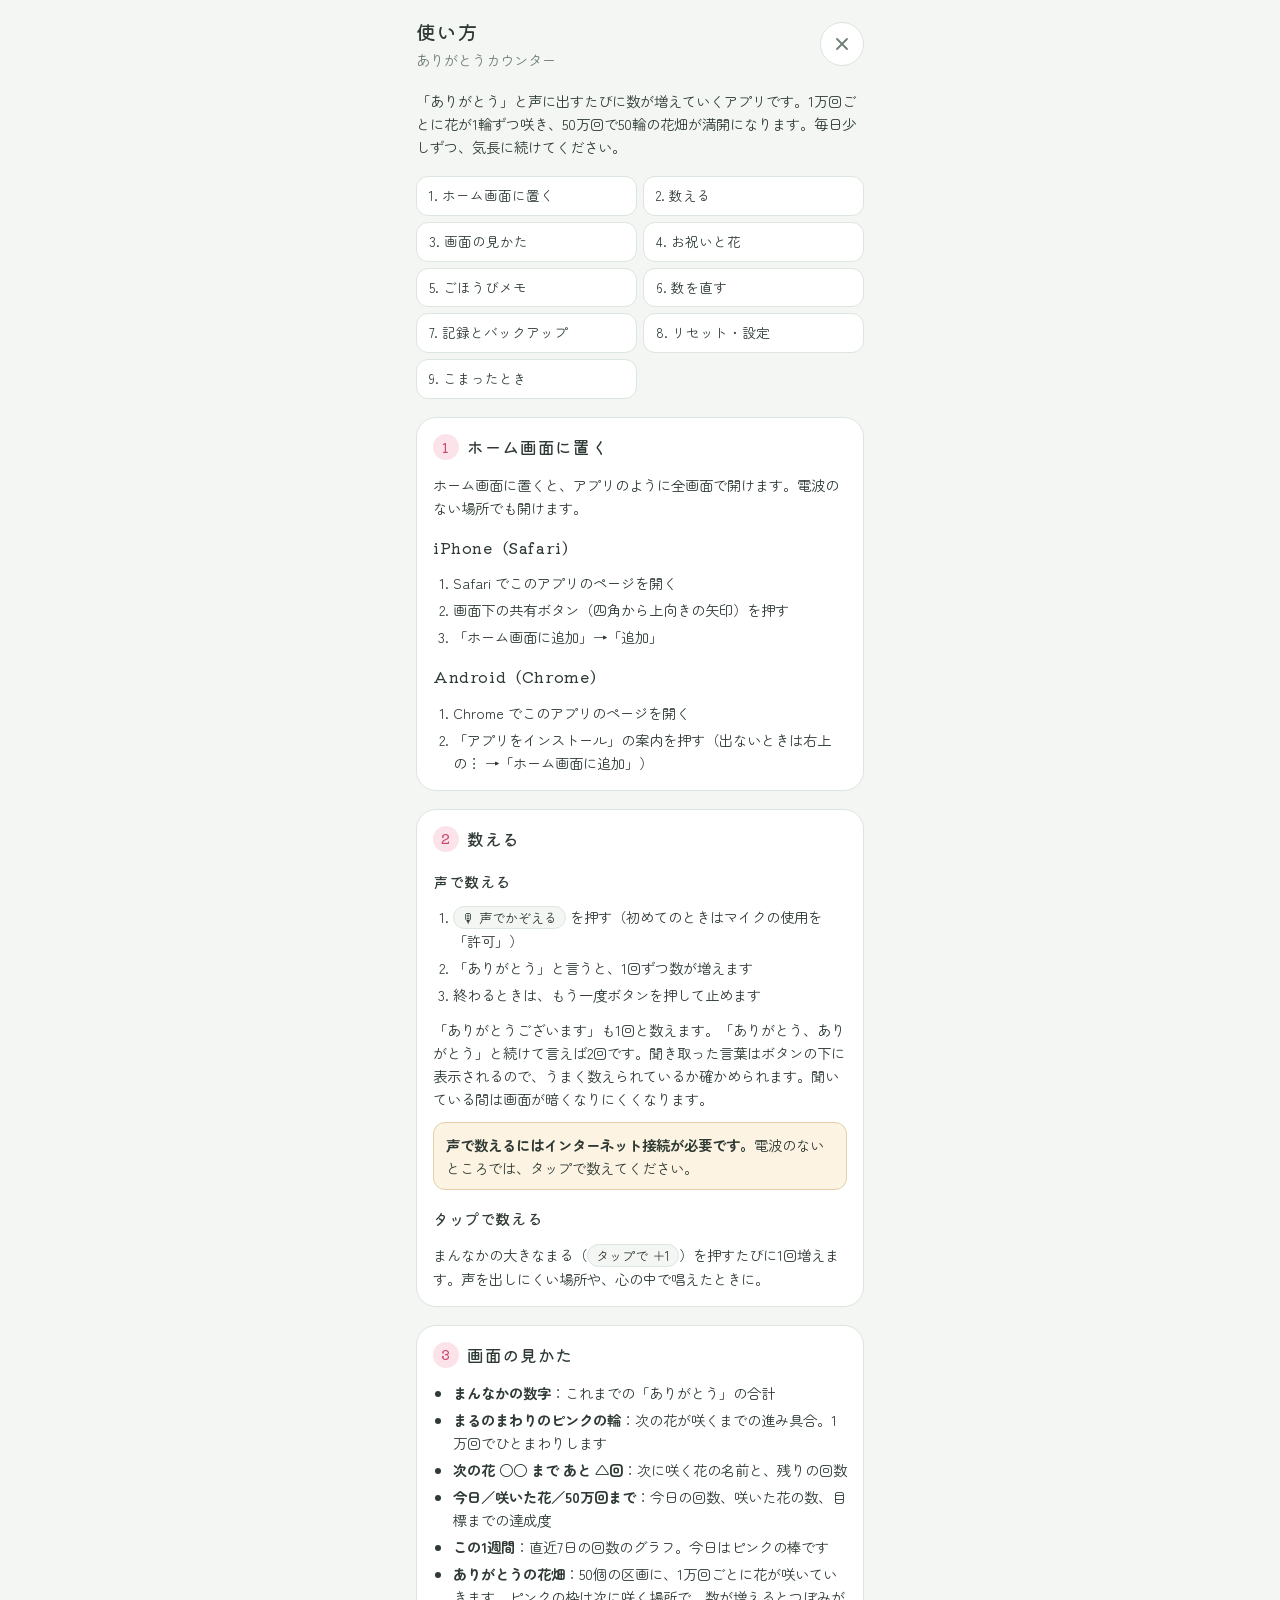
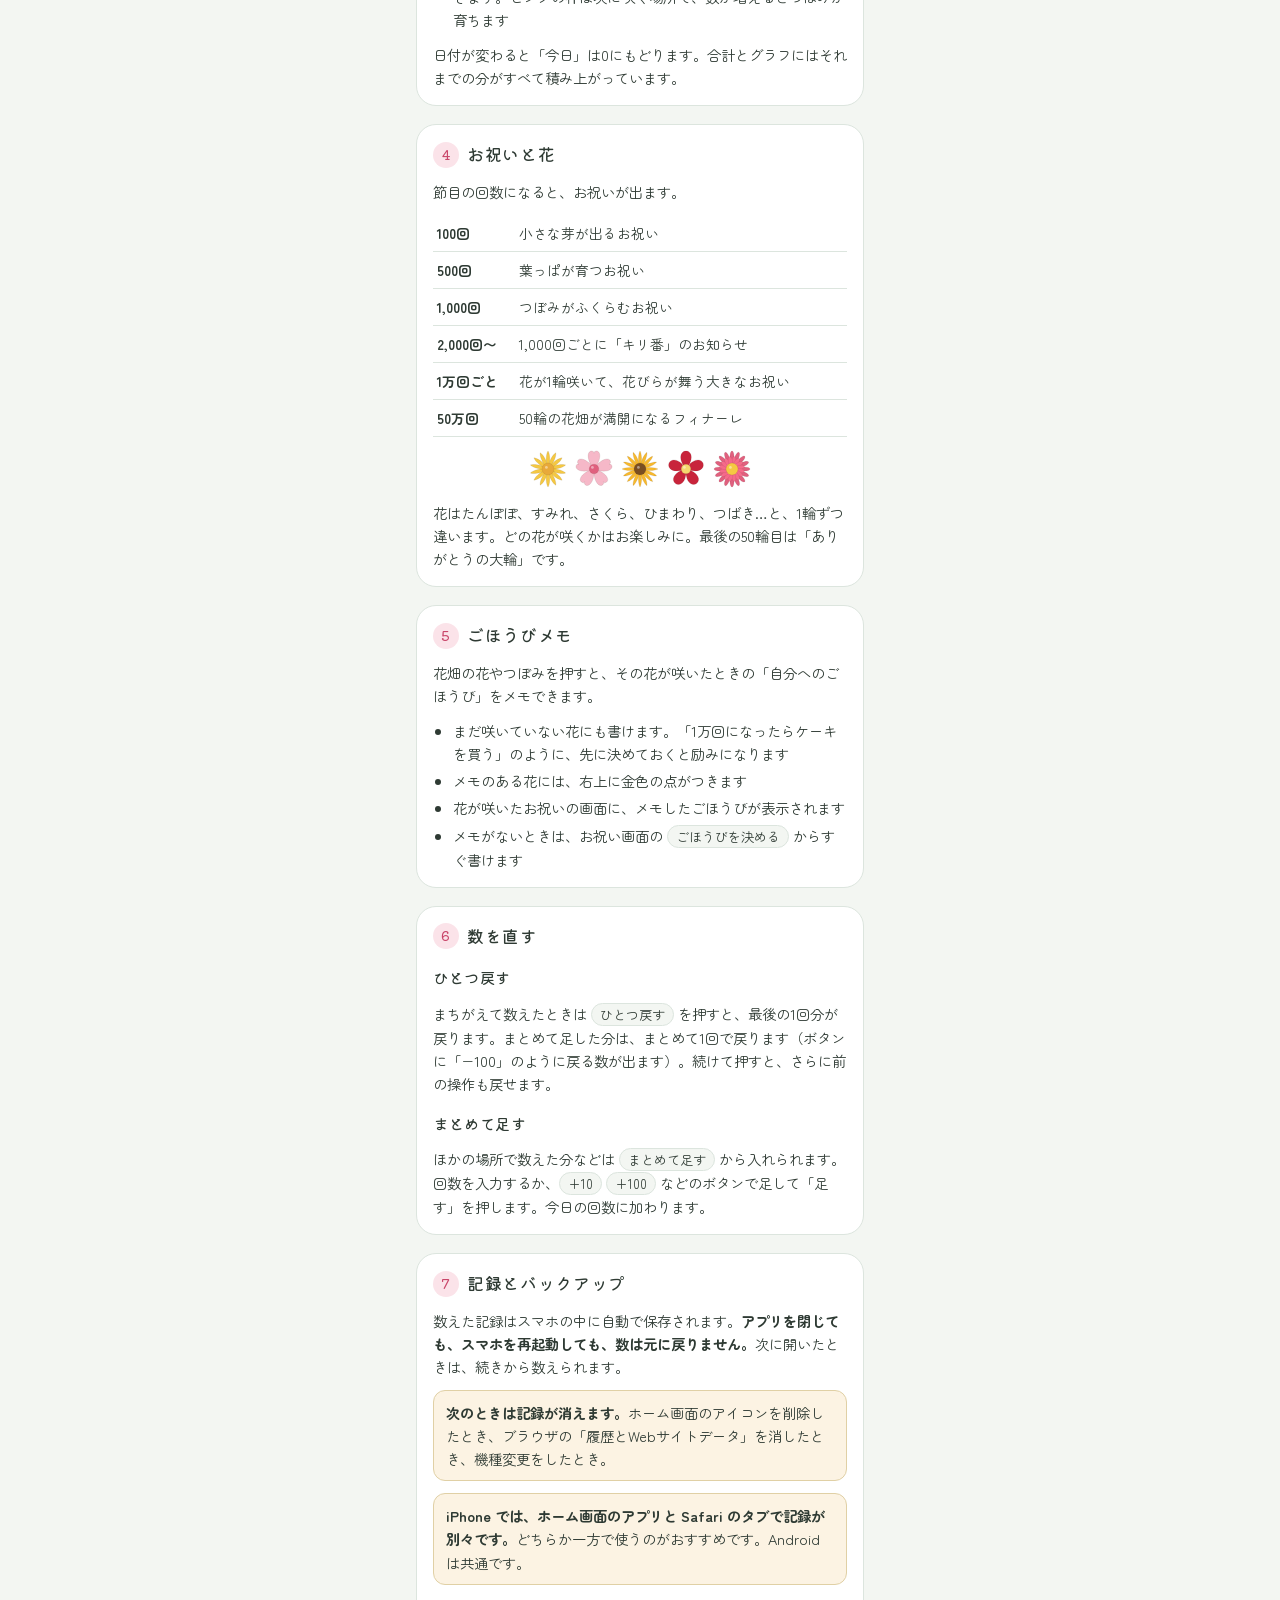
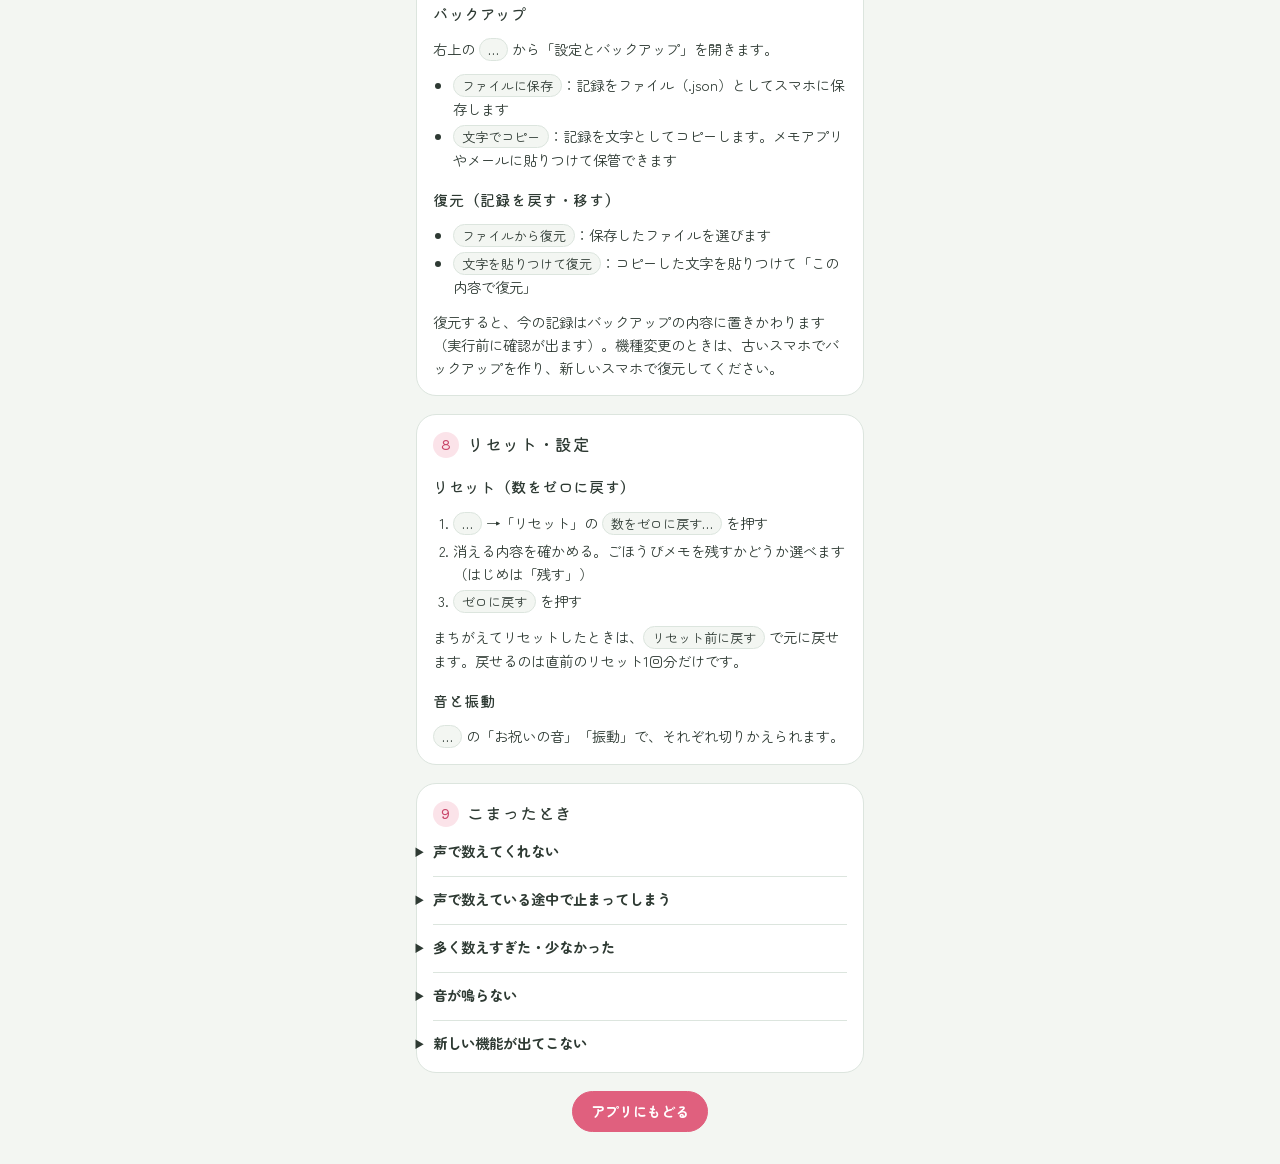
==== help.html @ 0399e5ec "使い方の説明書ページを追加 ヘッダーの「？」とフッターから開ける。オフラインでも読めるよう Service Worker のキャッシュに加え、ページごとにキャッシュを返すよう修正。  Co-Autho" ====
<!doctype html>
<html lang="ja">
<head>
<meta charset="utf-8">
<meta name="viewport" content="width=device-width, initial-scale=1, viewport-fit=cover">
<title>使い方 | ありがとうカウンター</title>
<meta name="description" content="ありがとうカウンターの使い方">
<meta name="theme-color" content="#F3F6F2" media="(prefers-color-scheme: light)">
<meta name="theme-color" content="#1C2420" media="(prefers-color-scheme: dark)">
<link rel="manifest" href="manifest.webmanifest">
<link rel="icon" href="icons/favicon-64.png" type="image/png">
<link rel="apple-touch-icon" href="icons/apple-touch-icon.png">
<link rel="preconnect" href="https://fonts.googleapis.com">
<link rel="preconnect" href="https://fonts.gstatic.com" crossorigin>
<link rel="stylesheet" href="https://fonts.googleapis.com/css2?family=Kiwi+Maru:wght@400;500&family=Zen+Maru+Gothic:wght@500;700&display=swap">
<link rel="stylesheet" href="styles.css">
<style>
  .guide { gap: 18px; }
  .guide .top a.icon-btn { text-decoration: none; color: inherit; }
  .lead { margin: 0; font-size: .95rem; }
  .guide .toc { display: grid; grid-template-columns: 1fr 1fr; gap: 6px; margin: 0; padding: 0; list-style: none; }
  .toc a {
    display: block; padding: 8px 12px; border-radius: 12px; background: var(--surface); border: 1px solid var(--line);
    color: var(--fg); text-decoration: none; font-size: .85rem;
  }
  .toc a:focus-visible { outline: 2px solid var(--accent); outline-offset: 2px; }
  .guide section.card { scroll-margin-top: 16px; }
  .guide h2 { display: flex; align-items: center; gap: 8px; font-size: 1.05rem; }
  .guide h2 .no {
    display: inline-grid; place-items: center; width: 26px; height: 26px; border-radius: 50%;
    background: var(--accent-soft); color: var(--accent-strong); font-size: .85rem; flex: none;
  }
  .guide h3 { font-size: .95rem; margin-top: 4px; }
  .guide p, .guide li { font-size: .9rem; }
  .guide p { margin: 0; }
  .guide ol, .guide ul { margin: 0; padding-left: 1.3em; display: flex; flex-direction: column; gap: 4px; }
  .note {
    margin: 0; padding: 10px 12px; border-radius: 12px; font-size: .85rem;
    background: color-mix(in srgb, var(--gold) 14%, var(--surface)); border: 1px solid color-mix(in srgb, var(--gold) 35%, var(--line));
  }
  .note b { color: var(--fg); }
  .ui {
    display: inline-block; padding: 0 8px; border-radius: 999px; border: 1px solid var(--line);
    background: var(--bg); font-size: .82rem; white-space: nowrap;
  }
  .milestones { width: 100%; border-collapse: collapse; font-size: .86rem; }
  .milestones th, .milestones td { text-align: left; padding: 7px 4px; border-bottom: 1px solid var(--line); vertical-align: top; }
  .milestones th { font-weight: 700; white-space: nowrap; font-variant-numeric: tabular-nums; }
  .flowers { display: flex; gap: 6px; justify-content: center; }
  .flowers svg { width: 40px; height: 40px; }
  details { border-top: 1px solid var(--line); padding: 10px 0 2px; }
  details:first-of-type { border-top: none; padding-top: 0; }
  summary { cursor: pointer; font-weight: 700; font-size: .9rem; list-style-position: outside; }
  details > p, details > ul { margin-top: 6px; }
  .back { display: flex; justify-content: center; }
  .back a { text-decoration: none; }
</style>
</head>
<body>
<div class="app guide">
  <header class="top">
    <div>
      <h1>使い方</h1>
      <p class="date">ありがとうカウンター</p>
    </div>
    <a class="icon-btn" href="./" aria-label="アプリにもどる">
      <svg viewBox="0 0 24 24" aria-hidden="true" style="fill:none;stroke:var(--muted);stroke-width:2.2;stroke-linecap:round;stroke-linejoin:round"><path d="M6 6l12 12M18 6L6 18"/></svg>
    </a>
  </header>

  <p class="lead">「ありがとう」と声に出すたびに数が増えていくアプリです。1万回ごとに花が1輪ずつ咲き、50万回で50輪の花畑が満開になります。毎日少しずつ、気長に続けてください。</p>

  <nav aria-label="目次">
    <ul class="toc">
      <li><a href="#install">1. ホーム画面に置く</a></li>
      <li><a href="#count">2. 数える</a></li>
      <li><a href="#screen">3. 画面の見かた</a></li>
      <li><a href="#celebrate">4. お祝いと花</a></li>
      <li><a href="#reward">5. ごほうびメモ</a></li>
      <li><a href="#fix">6. 数を直す</a></li>
      <li><a href="#save">7. 記録とバックアップ</a></li>
      <li><a href="#reset">8. リセット・設定</a></li>
      <li><a href="#faq">9. こまったとき</a></li>
    </ul>
  </nav>

  <section class="card" id="install">
    <h2><span class="no">1</span>ホーム画面に置く</h2>
    <p>ホーム画面に置くと、アプリのように全画面で開けます。電波のない場所でも開けます。</p>
    <h3>iPhone（Safari）</h3>
    <ol>
      <li>Safari でこのアプリのページを開く</li>
      <li>画面下の共有ボタン（四角から上向きの矢印）を押す</li>
      <li>「ホーム画面に追加」→「追加」</li>
    </ol>
    <h3>Android（Chrome）</h3>
    <ol>
      <li>Chrome でこのアプリのページを開く</li>
      <li>「アプリをインストール」の案内を押す（出ないときは右上の︙ →「ホーム画面に追加」）</li>
    </ol>
  </section>

  <section class="card" id="count">
    <h2><span class="no">2</span>数える</h2>
    <h3>声で数える</h3>
    <ol>
      <li><span class="ui">🎙 声でかぞえる</span> を押す（初めてのときはマイクの使用を「許可」）</li>
      <li>「ありがとう」と言うと、1回ずつ数が増えます</li>
      <li>終わるときは、もう一度ボタンを押して止めます</li>
    </ol>
    <p>「ありがとうございます」も1回と数えます。「ありがとう、ありがとう」と続けて言えば2回です。聞き取った言葉はボタンの下に表示されるので、うまく数えられているか確かめられます。聞いている間は画面が暗くなりにくくなります。</p>
    <p class="note"><b>声で数えるにはインターネット接続が必要です。</b>電波のないところでは、タップで数えてください。</p>
    <h3>タップで数える</h3>
    <p>まんなかの大きなまる（<span class="ui">タップで ＋1</span>）を押すたびに1回増えます。声を出しにくい場所や、心の中で唱えたときに。</p>
  </section>

  <section class="card" id="screen">
    <h2><span class="no">3</span>画面の見かた</h2>
    <ul>
      <li><b>まんなかの数字</b>：これまでの「ありがとう」の合計</li>
      <li><b>まるのまわりのピンクの輪</b>：次の花が咲くまでの進み具合。1万回でひとまわりします</li>
      <li><b>次の花 ○○ まで あと △回</b>：次に咲く花の名前と、残りの回数</li>
      <li><b>今日／咲いた花／50万回まで</b>：今日の回数、咲いた花の数、目標までの達成度</li>
      <li><b>この1週間</b>：直近7日の回数のグラフ。今日はピンクの棒です</li>
      <li><b>ありがとうの花畑</b>：50個の区画に、1万回ごとに花が咲いていきます。ピンクの枠は次に咲く場所で、数が増えるとつぼみが育ちます</li>
    </ul>
    <p>日付が変わると「今日」は0にもどります。合計とグラフにはそれまでの分がすべて積み上がっています。</p>
  </section>

  <section class="card" id="celebrate">
    <h2><span class="no">4</span>お祝いと花</h2>
    <p>節目の回数になると、お祝いが出ます。</p>
    <table class="milestones">
      <tbody>
        <tr><th>100回</th><td>小さな芽が出るお祝い</td></tr>
        <tr><th>500回</th><td>葉っぱが育つお祝い</td></tr>
        <tr><th>1,000回</th><td>つぼみがふくらむお祝い</td></tr>
        <tr><th>2,000回〜</th><td>1,000回ごとに「キリ番」のお知らせ</td></tr>
        <tr><th>1万回ごと</th><td>花が1輪咲いて、花びらが舞う大きなお祝い</td></tr>
        <tr><th>50万回</th><td>50輪の花畑が満開になるフィナーレ</td></tr>
      </tbody>
    </table>
    <div class="flowers" id="flowerSamples" aria-hidden="true"></div>
    <p>花はたんぽぽ、すみれ、さくら、ひまわり、つばき…と、1輪ずつ違います。どの花が咲くかはお楽しみに。最後の50輪目は「ありがとうの大輪」です。</p>
  </section>

  <section class="card" id="reward">
    <h2><span class="no">5</span>ごほうびメモ</h2>
    <p>花畑の花やつぼみを押すと、その花が咲いたときの「自分へのごほうび」をメモできます。</p>
    <ul>
      <li>まだ咲いていない花にも書けます。「1万回になったらケーキを買う」のように、先に決めておくと励みになります</li>
      <li>メモのある花には、右上に金色の点がつきます</li>
      <li>花が咲いたお祝いの画面に、メモしたごほうびが表示されます</li>
      <li>メモがないときは、お祝い画面の <span class="ui">ごほうびを決める</span> からすぐ書けます</li>
    </ul>
  </section>

  <section class="card" id="fix">
    <h2><span class="no">6</span>数を直す</h2>
    <h3>ひとつ戻す</h3>
    <p>まちがえて数えたときは <span class="ui">ひとつ戻す</span> を押すと、最後の1回分が戻ります。まとめて足した分は、まとめて1回で戻ります（ボタンに「−100」のように戻る数が出ます）。続けて押すと、さらに前の操作も戻せます。</p>
    <h3>まとめて足す</h3>
    <p>ほかの場所で数えた分などは <span class="ui">まとめて足す</span> から入れられます。回数を入力するか、<span class="ui">+10</span> <span class="ui">+100</span> などのボタンで足して「足す」を押します。今日の回数に加わります。</p>
  </section>

  <section class="card" id="save">
    <h2><span class="no">7</span>記録とバックアップ</h2>
    <p>数えた記録はスマホの中に自動で保存されます。<b>アプリを閉じても、スマホを再起動しても、数は元に戻りません。</b>次に開いたときは、続きから数えられます。</p>
    <p class="note"><b>次のときは記録が消えます。</b>ホーム画面のアイコンを削除したとき、ブラウザの「履歴とWebサイトデータ」を消したとき、機種変更をしたとき。</p>
    <p class="note"><b>iPhone では、ホーム画面のアプリと Safari のタブで記録が別々です。</b>どちらか一方で使うのがおすすめです。Android は共通です。</p>
    <h3>バックアップ</h3>
    <p>右上の <span class="ui">…</span> から「設定とバックアップ」を開きます。</p>
    <ul>
      <li><span class="ui">ファイルに保存</span>：記録をファイル（.json）としてスマホに保存します</li>
      <li><span class="ui">文字でコピー</span>：記録を文字としてコピーします。メモアプリやメールに貼りつけて保管できます</li>
    </ul>
    <h3>復元（記録を戻す・移す）</h3>
    <ul>
      <li><span class="ui">ファイルから復元</span>：保存したファイルを選びます</li>
      <li><span class="ui">文字を貼りつけて復元</span>：コピーした文字を貼りつけて「この内容で復元」</li>
    </ul>
    <p>復元すると、今の記録はバックアップの内容に置きかわります（実行前に確認が出ます）。機種変更のときは、古いスマホでバックアップを作り、新しいスマホで復元してください。</p>
  </section>

  <section class="card" id="reset">
    <h2><span class="no">8</span>リセット・設定</h2>
    <h3>リセット（数をゼロに戻す）</h3>
    <ol>
      <li><span class="ui">…</span> →「リセット」の <span class="ui">数をゼロに戻す…</span> を押す</li>
      <li>消える内容を確かめる。ごほうびメモを残すかどうか選べます（はじめは「残す」）</li>
      <li><span class="ui">ゼロに戻す</span> を押す</li>
    </ol>
    <p>まちがえてリセットしたときは、<span class="ui">リセット前に戻す</span> で元に戻せます。戻せるのは直前のリセット1回分だけです。</p>
    <h3>音と振動</h3>
    <p><span class="ui">…</span> の「お祝いの音」「振動」で、それぞれ切りかえられます。</p>
  </section>

  <section class="card" id="faq">
    <h2><span class="no">9</span>こまったとき</h2>
    <details>
      <summary>声で数えてくれない</summary>
      <ul>
        <li>インターネットにつながっているか確かめてください</li>
        <li>マイクが「許可」になっているか確かめてください（iPhone：設定 → Safari → マイク／Android：Chrome のサイト設定 → マイク）</li>
        <li>iPhone でホーム画面から開いたときに声で数えられない場合は、Safari のタブで開いて使ってください（記録は別々になります）</li>
        <li>まわりが騒がしいと聞き取れないことがあります。ボタンの下に聞き取った言葉が出るので、確かめながら話してみてください</li>
      </ul>
    </details>
    <details>
      <summary>声で数えている途中で止まってしまう</summary>
      <p>聞き取りが何度も続けて失敗すると、自動で止まります。もう一度 <span class="ui">声でかぞえる</span> を押してください。</p>
    </details>
    <details>
      <summary>多く数えすぎた・少なかった</summary>
      <p>多いときは <span class="ui">ひとつ戻す</span>、少ないときは <span class="ui">まとめて足す</span> で直せます。</p>
    </details>
    <details>
      <summary>音が鳴らない</summary>
      <p>スマホのマナーモードや音量を確かめてください。iPhone では、一度タップしてからでないと音が鳴らないことがあります。</p>
    </details>
    <details>
      <summary>新しい機能が出てこない</summary>
      <p>アプリを一度開くと、裏で新しい版が読み込まれます。いったん閉じて、もう一度開いてください。</p>
    </details>
  </section>

  <div class="back"><a class="pill primary" href="./">アプリにもどる</a></div>
</div>
<script type="module">
  import { flowerSVG } from './js/flowers.js';
  document.getElementById('flowerSamples').innerHTML = [0, 4, 13, 26, 49].map((i) => flowerSVG(i)).join('');
</script>
</body>
</html>
---- styles.css ----
:root {
  --bg: #F3F6F2; --surface: #FFFFFF; --fg: #2E3A33; --muted: #6F7E75;
  --accent: #E0607E; --accent-strong: #C9466A; --accent-soft: #FBE3E9;
  --leaf: #5E9C76; --line: #DCE5DE; --soil: #E8EDE6; --gold: #E8A93A; --danger: #C0392B;
  --shadow: 0 1px 2px rgba(46, 58, 51, .06), 0 8px 24px rgba(46, 58, 51, .07);
  --display: "Kiwi Maru", "Zen Maru Gothic", "Hiragino Maru Gothic ProN", sans-serif;
  --body: "Zen Maru Gothic", "Hiragino Maru Gothic ProN", "Hiragino Sans", "Noto Sans JP", sans-serif;
  color-scheme: light;
}
@media (prefers-color-scheme: dark) {
  :root:not([data-theme="light"]) {
    --bg: #1C2420; --surface: #26302A; --fg: #EAF1EC; --muted: #9DB0A4;
    --accent: #F28AA3; --accent-strong: #F6A3B7; --accent-soft: #4A2A33;
    --leaf: #86C39D; --line: #34413A; --soil: #2E3933; --gold: #F2C063; --danger: #F07A6A;
    --shadow: 0 1px 2px rgba(0, 0, 0, .2), 0 8px 24px rgba(0, 0, 0, .25);
    color-scheme: dark;
  }
}

* { box-sizing: border-box; }
[hidden] { display: none !important; }
html { -webkit-text-size-adjust: 100%; }
body {
  margin: 0; background: var(--bg); color: var(--fg);
  font-family: var(--body); font-size: 15px; line-height: 1.6;
  -webkit-tap-highlight-color: transparent;
}
button { font: inherit; color: inherit; touch-action: manipulation; }
h1, h2, h3, h4 { font-family: var(--display); font-weight: 500; letter-spacing: .04em; margin: 0; }

.app {
  max-width: 480px; margin: 0 auto;
  display: flex; flex-direction: column; gap: 20px;
  padding: max(16px, env(safe-area-inset-top)) max(16px, env(safe-area-inset-right)) max(32px, env(safe-area-inset-bottom)) max(16px, env(safe-area-inset-left));
}

/* ヘッダー */
.top { display: flex; justify-content: space-between; align-items: center; gap: 12px; }
.top h1 { font-size: 1.25rem; }
.date { margin: 0; color: var(--muted); font-size: .82rem; }
.icon-btn {
  width: 44px; height: 44px; border-radius: 50%; border: 1px solid var(--line);
  background: var(--surface); display: grid; place-items: center; cursor: pointer;
}
.icon-btn svg { width: 20px; height: 20px; fill: var(--muted); }
.icon-btn svg.stroke { fill: none; stroke: var(--muted); stroke-width: 2.2; stroke-linecap: round; }
.top-actions { display: flex; gap: 8px; }

/* 合計とタップ */
.hero { display: flex; flex-direction: column; align-items: center; gap: 14px; }
.counter {
  position: relative; width: min(280px, 78vw); aspect-ratio: 1; border: none; padding: 0;
  background: none; border-radius: 50%; cursor: pointer; user-select: none; -webkit-user-select: none;
  display: grid; place-items: center; transition: transform .12s ease;
}
.counter:active { transform: scale(.965); }
.counter:focus-visible { outline: 3px solid var(--accent); outline-offset: 4px; }
.ring { position: absolute; inset: 0; width: 100%; height: 100%; transform: rotate(-90deg); overflow: visible; }
.ring .face { fill: var(--surface); stroke: var(--line); stroke-width: 1.5; filter: drop-shadow(0 4px 10px rgba(46, 58, 51, .08)); }
.ring .prog { fill: none; stroke: var(--accent); stroke-width: 4.5; stroke-linecap: round; transition: stroke-dashoffset .5s ease; }
.inner { position: relative; display: flex; flex-direction: column; align-items: center; gap: 2px; }
.label { font-size: .78rem; color: var(--muted); letter-spacing: .08em; }
.num {
  font-family: var(--display); font-size: clamp(2.6rem, 13vw, 3.4rem); line-height: 1.15;
  color: var(--accent); font-variant-numeric: tabular-nums;
}
.num.pop { animation: pop .4s ease; }
@keyframes pop { 35% { transform: scale(1.12); } }
.tap-hint {
  margin-top: 4px; font-size: .78rem; color: var(--accent-strong);
  background: var(--accent-soft); border-radius: 999px; padding: 2px 12px;
}
.float-up {
  position: absolute; top: 28%; transform: translateX(-50%); pointer-events: none;
  font-family: var(--display); color: var(--accent); font-size: 1.05rem; white-space: nowrap;
  animation: floatUp 1.1s ease-out forwards;
}
@keyframes floatUp { from { opacity: 1; translate: 0 0; } to { opacity: 0; translate: 0 -80px; } }

.next { margin: 0; text-align: center; font-size: .92rem; text-wrap: balance; }
.next b { font-family: var(--display); font-weight: 500; font-size: 1.15rem; font-variant-numeric: tabular-nums; }
.flower-name { font-family: var(--display); color: var(--leaf); }

.stats { width: 100%; margin: 0; display: grid; grid-template-columns: repeat(3, 1fr); gap: 8px; }
.stats div {
  background: var(--surface); border: 1px solid var(--line); border-radius: 14px;
  padding: 8px 6px; text-align: center;
}
.stats dt { font-size: .72rem; color: var(--muted); }
.stats dd { margin: 0; font-family: var(--display); font-size: 1.2rem; font-variant-numeric: tabular-nums; }
.stats small { font-size: .75rem; color: var(--muted); }
.track { width: 100%; height: 6px; border-radius: 99px; background: var(--soil); overflow: hidden; margin-top: -4px; }
.fill { height: 100%; min-width: 3px; border-radius: 99px; background: linear-gradient(90deg, var(--leaf), var(--accent)); transition: width .5s ease; }

/* 声 */
.voice { display: flex; flex-direction: column; align-items: center; gap: 10px; }
.mic {
  display: inline-flex; align-items: center; gap: 10px; min-height: 52px;
  border: none; border-radius: 999px; padding: 12px 28px; cursor: pointer;
  background: var(--leaf); color: #fff; font-weight: 700; font-size: 1rem;
  box-shadow: var(--shadow);
}
.mic svg { width: 22px; height: 22px; fill: currentColor; }
.mic.on { background: var(--accent); animation: breathe 1.8s ease-in-out infinite; }
.mic:disabled { opacity: .5; cursor: default; }
.mic:focus-visible { outline: 3px solid var(--accent); outline-offset: 3px; }
@keyframes breathe { 50% { box-shadow: 0 0 0 10px color-mix(in srgb, var(--accent) 18%, transparent); } }
.heard {
  margin: 0; min-height: 1.6em; max-width: 100%; text-align: center;
  font-size: .85rem; color: var(--muted); overflow-wrap: anywhere;
}
.heard.interim { opacity: .6; }

.actions { display: flex; gap: 8px; flex-wrap: wrap; justify-content: center; }
.pill {
  min-height: 40px; border: 1px solid var(--line); background: var(--surface);
  border-radius: 999px; padding: 8px 18px; cursor: pointer; font-size: .88rem;
  display: inline-flex; align-items: center; justify-content: center; gap: 6px;
}
.pill:disabled { opacity: .45; cursor: default; }
.pill.primary { background: var(--accent); border-color: var(--accent); color: #fff; font-weight: 700; }
.pill:focus-visible, .chip:focus-visible, .plot:focus-visible, .link:focus-visible { outline: 2px solid var(--accent); outline-offset: 2px; }

/* カード */
.card {
  background: var(--surface); border: 1px solid var(--line); border-radius: 20px;
  padding: 16px; display: flex; flex-direction: column; gap: 12px;
}
.card-head { display: flex; justify-content: space-between; align-items: baseline; gap: 8px; flex-wrap: wrap; }
.card-head h2 { font-size: 1rem; }
.sub { font-size: .78rem; color: var(--muted); }
.hint { margin: 0; font-size: .76rem; color: var(--muted); text-align: center; }

/* 週グラフ */
.week svg { display: block; width: 100%; height: auto; }
.week .axis { stroke: var(--line); }
.week .bar { fill: var(--leaf); opacity: .85; }
.week .bar.today { fill: var(--accent); opacity: 1; }
.week text { font-family: var(--body); font-size: 11px; fill: var(--muted); }
.week .val { fill: var(--fg); font-variant-numeric: tabular-nums; }
.week .val.zero { fill: var(--line); }
.week .day.today { fill: var(--accent-strong); font-weight: 700; }

/* 花畑 */
.garden { display: grid; grid-template-columns: repeat(10, 1fr); gap: 4px; }
.plot {
  position: relative; aspect-ratio: 1; padding: 0; border: none; border-radius: 8px;
  background: var(--soil); cursor: pointer; display: grid; place-items: center;
}
.plot svg { width: 92%; height: 92%; }
.plot.seed::before { content: ""; width: 16%; height: 16%; border-radius: 50%; background: var(--muted); opacity: .3; }
.plot.next { background: var(--accent-soft); box-shadow: inset 0 0 0 1.5px var(--accent); }
.plot.bloom { background: transparent; }
.plot.bloom svg { animation: bloomIn .6s cubic-bezier(.3, 1.5, .5, 1) both; }
.plot.memo::after {
  content: ""; position: absolute; top: 2px; right: 2px; width: 6px; height: 6px;
  border-radius: 50%; background: var(--gold); box-shadow: 0 0 0 1.5px var(--surface);
}
@keyframes bloomIn { from { transform: scale(.2) rotate(-40deg); opacity: 0; } }

.foot { display: flex; justify-content: center; gap: 12px; }
.link { background: none; border: none; color: var(--muted); text-decoration: underline; text-underline-offset: 3px; font-size: .85rem; cursor: pointer; padding: 8px; }

/* ダイアログ */
.sheet {
  width: min(420px, calc(100vw - 32px)); max-height: calc(100dvh - 32px);
  border: none; border-radius: 22px; padding: 22px 20px; background: var(--surface); color: var(--fg);
  box-shadow: 0 20px 60px rgba(0, 0, 0, .25);
}
.sheet::backdrop { background: rgba(20, 30, 25, .45); }
.sheet form { display: flex; flex-direction: column; gap: 12px; }
.sheet h3 { font-size: 1.1rem; }
.sheet h4 { font-size: .92rem; margin-top: 6px; }
.muted { margin: 0; color: var(--muted); font-size: .84rem; }
.small { font-size: .78rem; }
.field { display: flex; flex-direction: column; gap: 4px; font-size: .82rem; color: var(--muted); }
.field input, .field textarea, #pasteInput {
  font: inherit; font-size: 1rem; color: var(--fg); background: var(--bg);
  border: 1px solid var(--line); border-radius: 12px; padding: 10px 12px; width: 100%;
}
.field textarea, #pasteInput { resize: vertical; }
.mono { font-family: ui-monospace, Menlo, monospace !important; font-size: .75rem !important; }
.chips { display: flex; gap: 6px; flex-wrap: wrap; }
.chip { border: 1px solid var(--line); background: var(--bg); border-radius: 999px; padding: 6px 14px; cursor: pointer; font-size: .85rem; }
.dialog-actions { display: flex; justify-content: flex-end; gap: 8px; flex-wrap: wrap; margin-top: 4px; }
.dialog-actions.center { justify-content: center; }
.stack { display: flex; gap: 8px; flex-wrap: wrap; }
#pasteBox { display: flex; flex-direction: column; gap: 8px; align-items: flex-start; }
.file-pill { position: relative; overflow: hidden; }
.file-pill input { position: absolute; inset: 0; opacity: 0; cursor: pointer; }
.toggles { display: flex; flex-direction: column; gap: 6px; }
.toggle { display: flex; align-items: center; gap: 10px; font-size: .92rem; cursor: pointer; }
.toggle input { width: 20px; height: 20px; accent-color: var(--accent); }
.pill.danger-outline { color: var(--danger); border-color: color-mix(in srgb, var(--danger) 45%, var(--line)); }
.pill.danger { background: var(--danger); border-color: var(--danger); color: #fff; font-weight: 700; }
.danger-box {
  display: flex; flex-direction: column; gap: 10px; padding: 12px 14px; border-radius: 14px;
  background: color-mix(in srgb, var(--danger) 9%, var(--surface)); border: 1px solid color-mix(in srgb, var(--danger) 30%, var(--line));
}
.danger-text { margin: 0; font-size: .86rem; }
.reward-art { display: grid; place-items: center; }
.reward-art svg { width: 84px; height: 84px; }

/* お祝い */
.celebrate {
  position: fixed; inset: 0; z-index: 50; display: grid; place-items: center;
  padding: 16px; background: rgba(20, 30, 25, .55); opacity: 0; transition: opacity .3s ease;
}
.celebrate.show { opacity: 1; }
.celebrate canvas { position: absolute; inset: 0; width: 100%; height: 100%; pointer-events: none; }
.celebrate-card {
  position: relative; width: min(360px, 100%); background: var(--surface); border-radius: 26px;
  padding: 26px 22px 20px; text-align: center; display: flex; flex-direction: column; align-items: center; gap: 6px;
  box-shadow: 0 24px 70px rgba(0, 0, 0, .3); animation: rise .55s cubic-bezier(.2, 1.3, .4, 1) both;
}
.celebrate[data-level="grand"] .celebrate-card { background: linear-gradient(180deg, var(--accent-soft), var(--surface) 55%); }
@keyframes rise { from { transform: translateY(40px) scale(.85); opacity: 0; } }
.celebrate-art svg { width: 110px; height: 110px; }
.celebrate[data-level="small"] .celebrate-art svg { width: 84px; height: 84px; }
.celebrate[data-level="grand"] .celebrate-art svg { width: 150px; height: 150px; }
.spin { animation: spin 14s linear infinite; }
@keyframes spin { to { transform: rotate(360deg); } }
.kicker { margin: 4px 0 0; font-size: .8rem; color: var(--muted); letter-spacing: .1em; }
.celebrate-title { margin: 0; font-family: var(--display); font-size: 1.45rem; color: var(--accent); line-height: 1.35; text-wrap: balance; }
.celebrate-msg { margin: 0; font-size: .92rem; text-wrap: pretty; }
.celebrate-reward {
  margin: 6px 0 0; width: 100%; background: var(--accent-soft); border-radius: 12px;
  padding: 8px 12px; font-size: .9rem; overflow-wrap: anywhere;
}

/* トースト */
.toast {
  position: fixed; left: 50%; bottom: max(24px, env(safe-area-inset-bottom)); z-index: 60;
  translate: -50% 20px; opacity: 0; pointer-events: none; transition: opacity .25s, translate .25s;
  background: var(--fg); color: var(--bg); border-radius: 999px; padding: 10px 20px; font-size: .88rem;
  width: max-content; max-width: calc(100vw - 32px); text-align: center;
}
.toast.show { opacity: 1; translate: -50% 0; }

@media (prefers-reduced-motion: reduce) {
  *, *::before, *::after { animation: none !important; transition: none !important; }
}
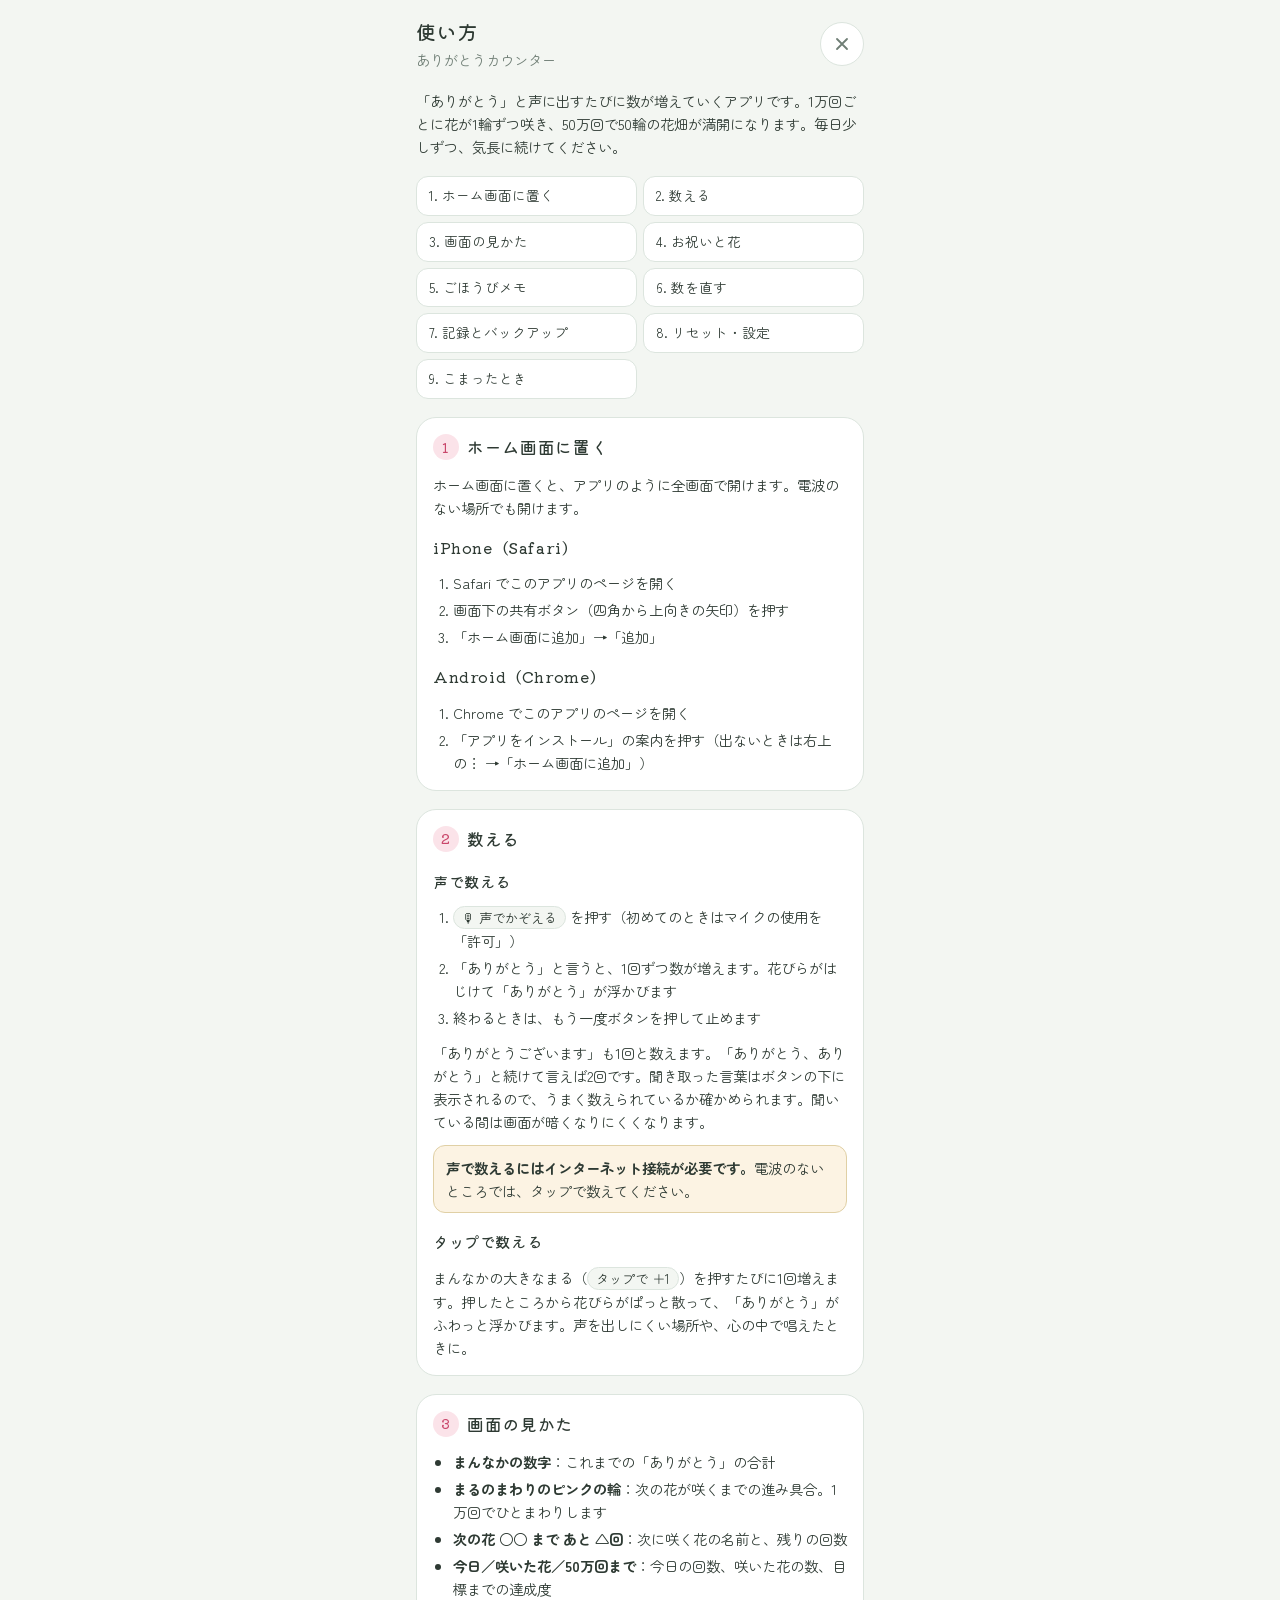
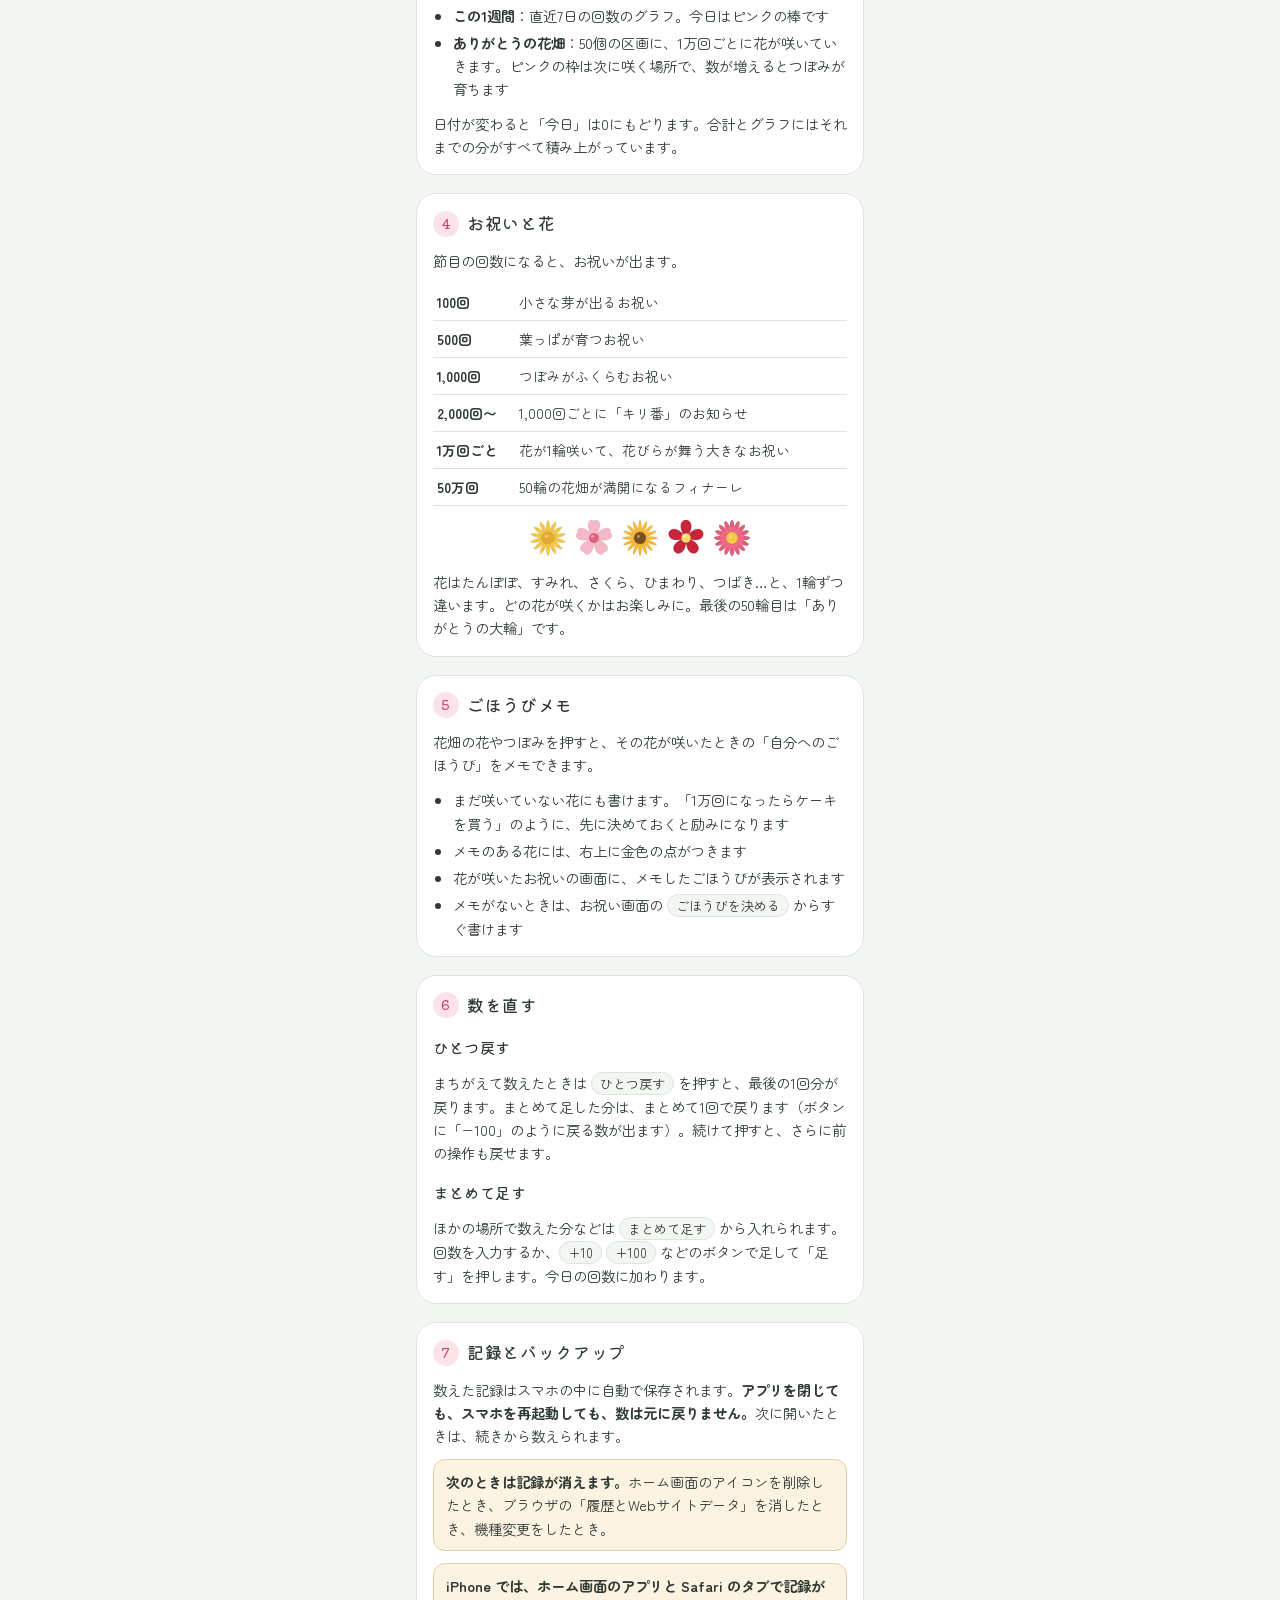
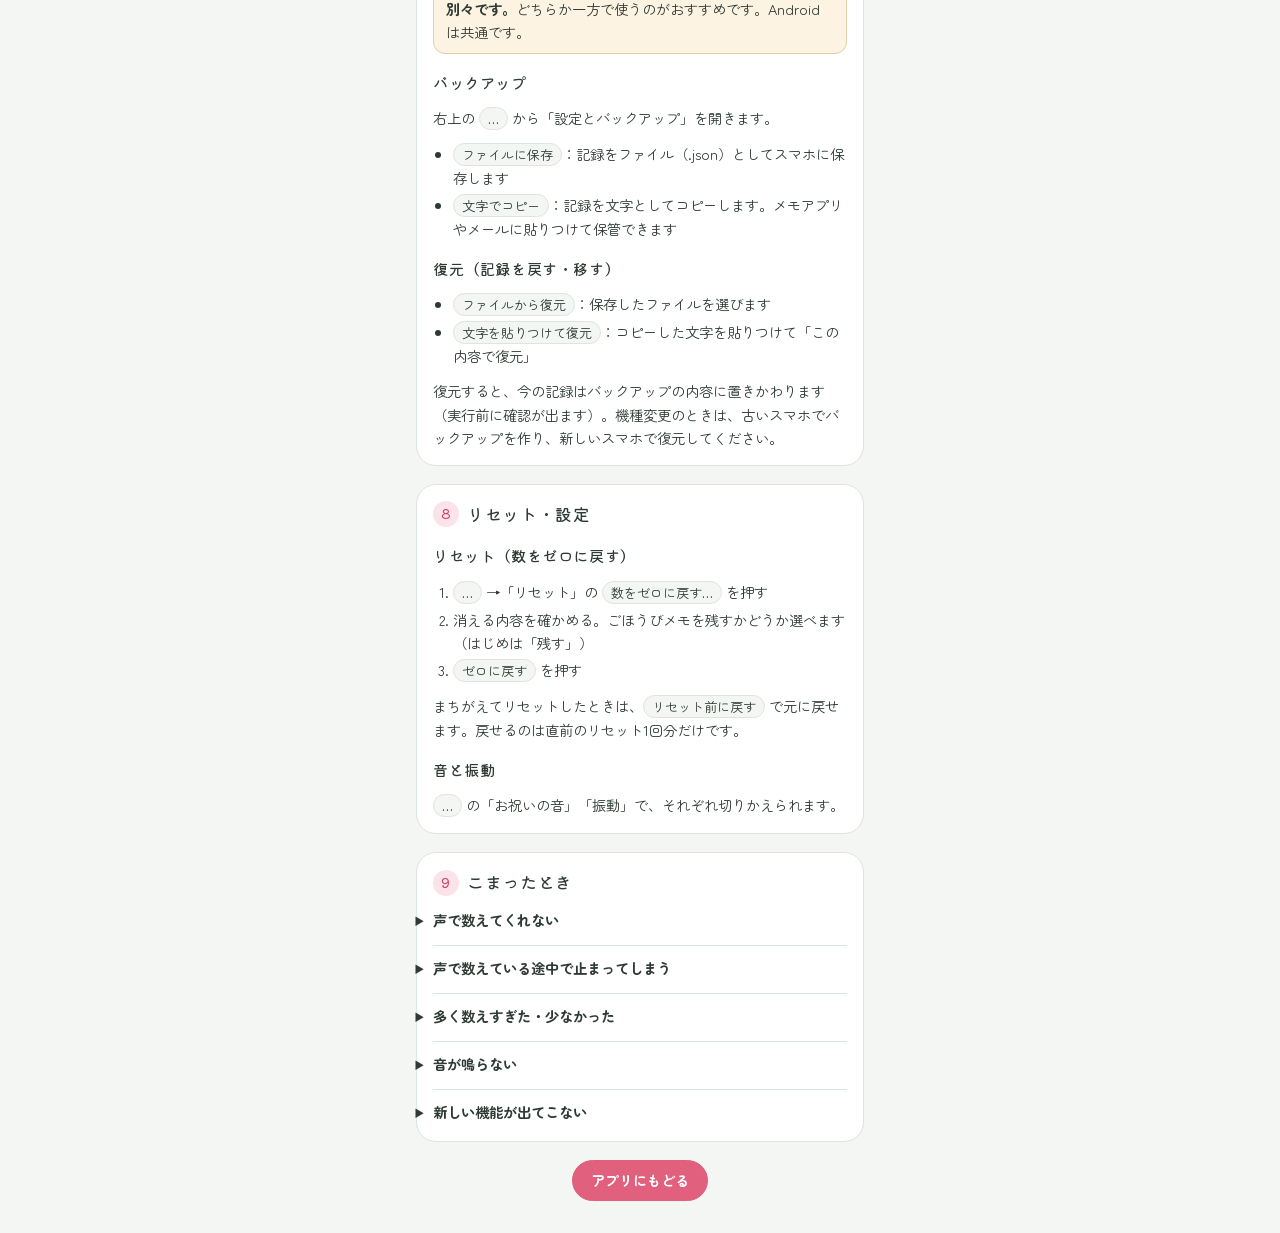
==== commit 9d054c0b: "タップ時に花びらがはじけて「ありがとう」が浮かぶ演出に変更 Co-Authored-By: Claude Opus 5.5 <noreply@anthropic.com>" ====
--- a/help.html
+++ b/help.html
@@ -105,13 +105,13 @@
     <h3>声で数える</h3>
     <ol>
       <li><span class="ui">🎙 声でかぞえる</span> を押す（初めてのときはマイクの使用を「許可」）</li>
-      <li>「ありがとう」と言うと、1回ずつ数が増えます</li>
+      <li>「ありがとう」と言うと、1回ずつ数が増えます。花びらがはじけて「ありがとう」が浮かびます</li>
       <li>終わるときは、もう一度ボタンを押して止めます</li>
     </ol>
     <p>「ありがとうございます」も1回と数えます。「ありがとう、ありがとう」と続けて言えば2回です。聞き取った言葉はボタンの下に表示されるので、うまく数えられているか確かめられます。聞いている間は画面が暗くなりにくくなります。</p>
     <p class="note"><b>声で数えるにはインターネット接続が必要です。</b>電波のないところでは、タップで数えてください。</p>
     <h3>タップで数える</h3>
-    <p>まんなかの大きなまる（<span class="ui">タップで ＋1</span>）を押すたびに1回増えます。声を出しにくい場所や、心の中で唱えたときに。</p>
+    <p>まんなかの大きなまる（<span class="ui">タップで ＋1</span>）を押すたびに1回増えます。押したところから花びらがぱっと散って、「ありがとう」がふわっと浮かびます。声を出しにくい場所や、心の中で唱えたときに。</p>
   </section>
 
   <section class="card" id="screen">
--- a/styles.css
+++ b/styles.css
@@ -36,15 +36,20 @@
 
 /* ヘッダー */
 .top { display: flex; justify-content: space-between; align-items: center; gap: 12px; }
-.top h1 { font-size: 1.25rem; }
+.top h1 { font-size: clamp(1rem, 4.6vw, 1.25rem); white-space: nowrap; }
 .date { margin: 0; color: var(--muted); font-size: .82rem; }
 .icon-btn {
   width: 44px; height: 44px; border-radius: 50%; border: 1px solid var(--line);
   background: var(--surface); display: grid; place-items: center; cursor: pointer;
 }
 .icon-btn svg { width: 20px; height: 20px; fill: var(--muted); }
-.icon-btn svg.stroke { fill: none; stroke: var(--muted); stroke-width: 2.2; stroke-linecap: round; }
-.top-actions { display: flex; gap: 8px; }
+.top-actions { display: flex; gap: 8px; flex: none; }
+.help-btn {
+  height: 44px; padding: 0 14px; border-radius: 999px; border: 1px solid var(--line);
+  background: var(--surface); color: var(--fg); text-decoration: none; font-size: .85rem; font-weight: 700;
+  display: inline-flex; align-items: center; white-space: nowrap;
+}
+.help-btn:focus-visible, .icon-btn:focus-visible { outline: 2px solid var(--accent); outline-offset: 2px; }
 
 /* 合計とタップ */
 .hero { display: flex; flex-direction: column; align-items: center; gap: 14px; }
@@ -71,9 +76,13 @@
   background: var(--accent-soft); border-radius: 999px; padding: 2px 12px;
 }
 .float-up {
-  position: absolute; top: 28%; transform: translateX(-50%); pointer-events: none;
+  position: absolute; top: 16%; transform: translateX(-50%); pointer-events: none;
   font-family: var(--display); color: var(--accent); font-size: 1.05rem; white-space: nowrap;
   animation: floatUp 1.1s ease-out forwards;
+}
+.burst-petal {
+  position: absolute; width: 10px; height: 16px; margin: -8px 0 0 -5px; border-radius: 50%;
+  pointer-events: none; transition: transform .7s cubic-bezier(.2, .8, .3, 1), opacity .45s ease-in .3s;
 }
 @keyframes floatUp { from { opacity: 1; translate: 0 0; } to { opacity: 0; translate: 0 -80px; } }
 
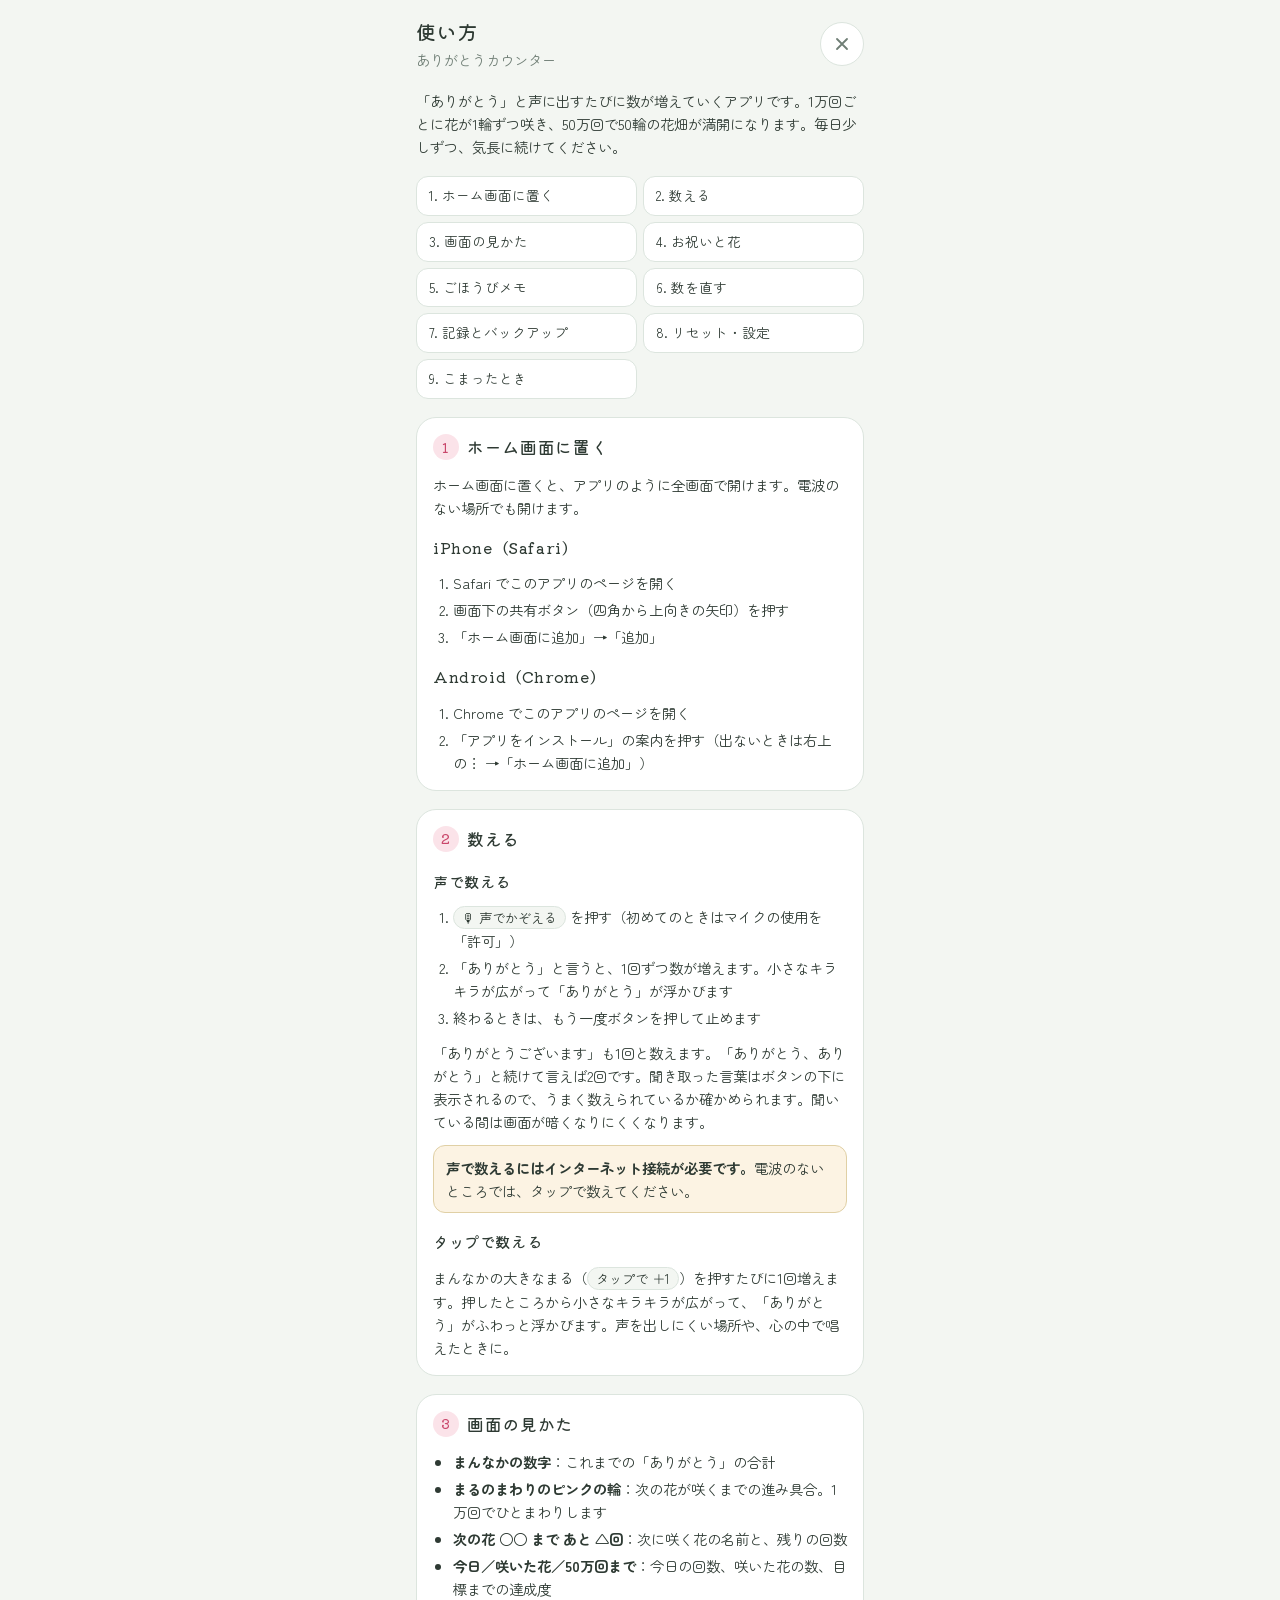
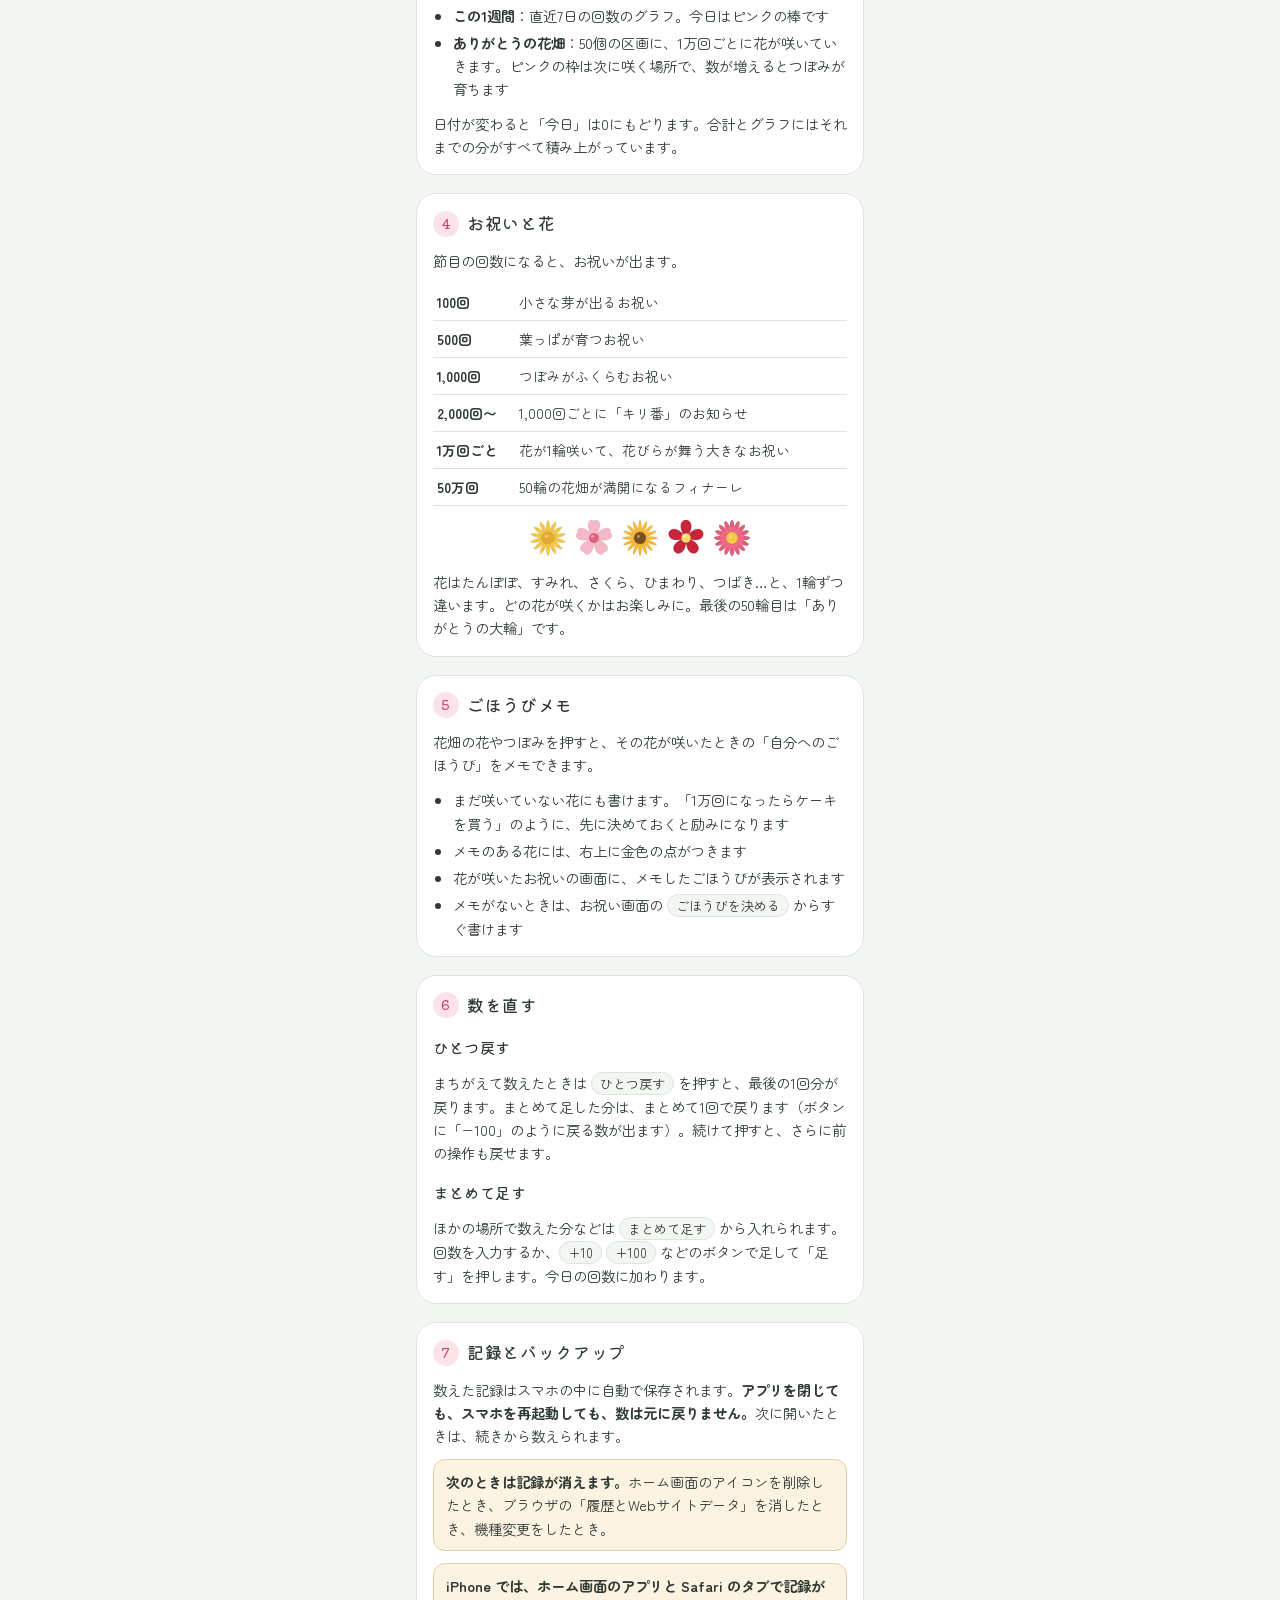
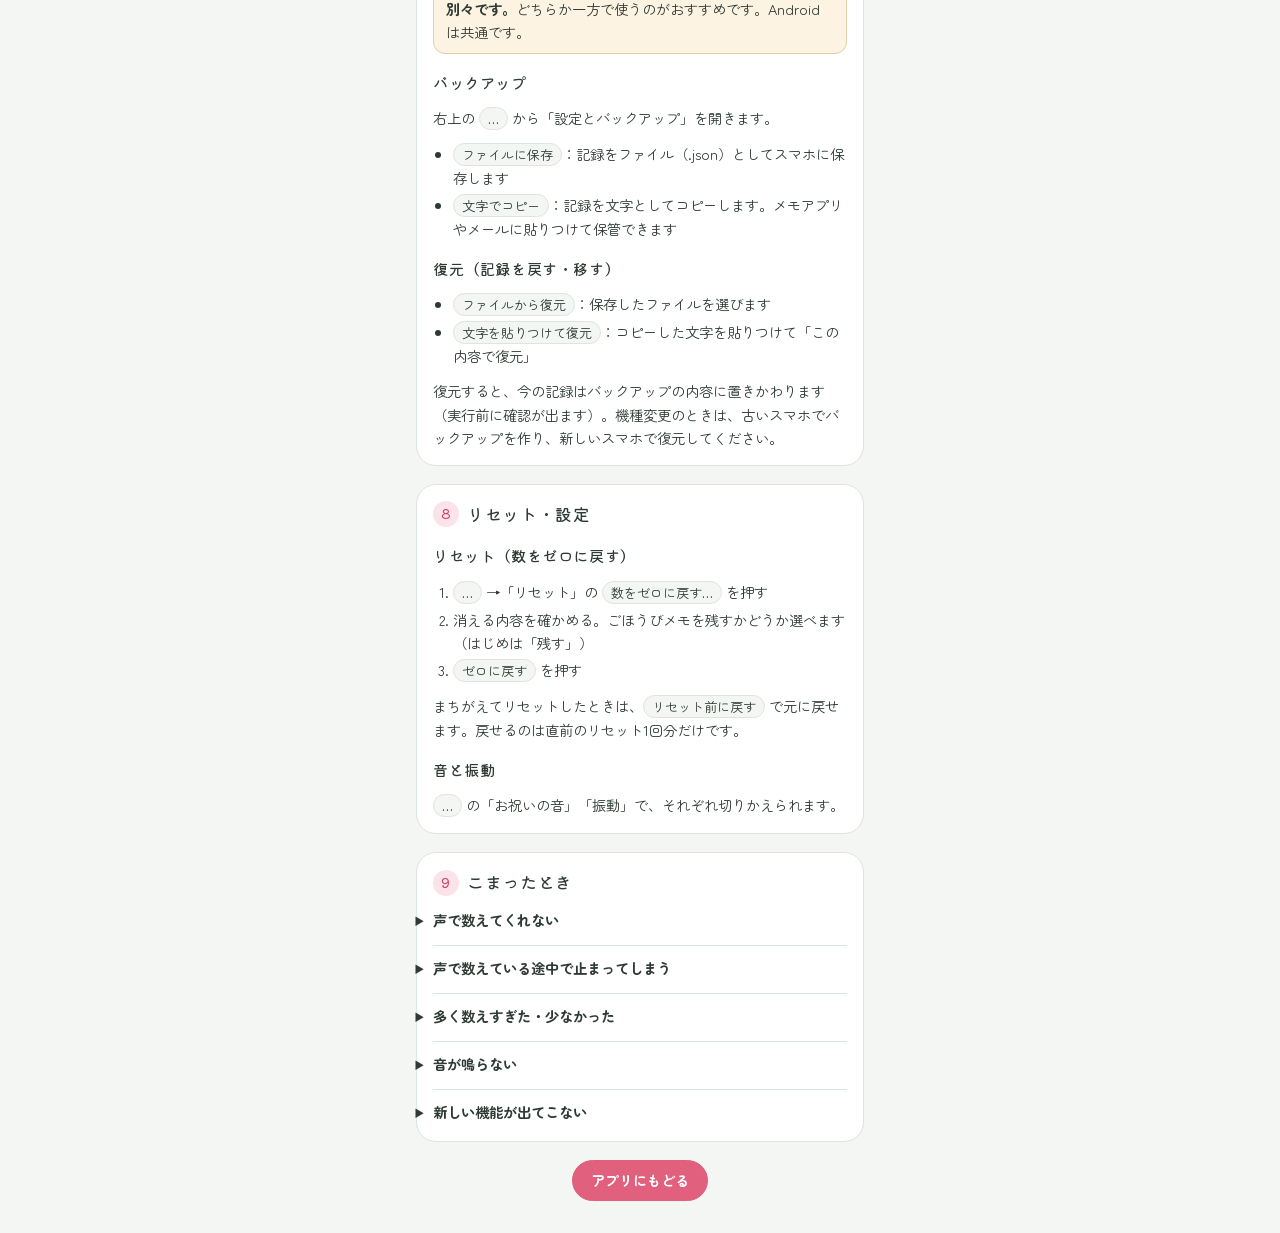
==== commit 0b43e8ba: "タップ演出を花びらから小さなキラキラ（うすめ）に変更 Co-Authored-By: Claude Opus 5.5 <noreply@anthropic.com>" ====
--- a/help.html
+++ b/help.html
@@ -105,13 +105,13 @@
     <h3>声で数える</h3>
     <ol>
       <li><span class="ui">🎙 声でかぞえる</span> を押す（初めてのときはマイクの使用を「許可」）</li>
-      <li>「ありがとう」と言うと、1回ずつ数が増えます。花びらがはじけて「ありがとう」が浮かびます</li>
+      <li>「ありがとう」と言うと、1回ずつ数が増えます。小さなキラキラが広がって「ありがとう」が浮かびます</li>
       <li>終わるときは、もう一度ボタンを押して止めます</li>
     </ol>
     <p>「ありがとうございます」も1回と数えます。「ありがとう、ありがとう」と続けて言えば2回です。聞き取った言葉はボタンの下に表示されるので、うまく数えられているか確かめられます。聞いている間は画面が暗くなりにくくなります。</p>
     <p class="note"><b>声で数えるにはインターネット接続が必要です。</b>電波のないところでは、タップで数えてください。</p>
     <h3>タップで数える</h3>
-    <p>まんなかの大きなまる（<span class="ui">タップで ＋1</span>）を押すたびに1回増えます。押したところから花びらがぱっと散って、「ありがとう」がふわっと浮かびます。声を出しにくい場所や、心の中で唱えたときに。</p>
+    <p>まんなかの大きなまる（<span class="ui">タップで ＋1</span>）を押すたびに1回増えます。押したところから小さなキラキラが広がって、「ありがとう」がふわっと浮かびます。声を出しにくい場所や、心の中で唱えたときに。</p>
   </section>
 
   <section class="card" id="screen">
--- a/styles.css
+++ b/styles.css
@@ -80,9 +80,14 @@
   font-family: var(--display); color: var(--accent); font-size: 1.05rem; white-space: nowrap;
   animation: floatUp 1.1s ease-out forwards;
 }
-.burst-petal {
-  position: absolute; width: 10px; height: 16px; margin: -8px 0 0 -5px; border-radius: 50%;
-  pointer-events: none; transition: transform .7s cubic-bezier(.2, .8, .3, 1), opacity .45s ease-in .3s;
+.sparkle {
+  position: absolute; line-height: 0; opacity: .75; pointer-events: none;
+  animation: twinkle .8s ease-out forwards;
+}
+@keyframes twinkle {
+  0% { transform: translate(-50%, -50%) scale(.2) rotate(0); }
+  35% { transform: translate(calc(-50% + var(--dx) * .7), calc(-50% + var(--dy) * .7)) scale(1) rotate(45deg); }
+  100% { transform: translate(calc(-50% + var(--dx)), calc(-50% + var(--dy))) scale(.3) rotate(90deg); opacity: 0; }
 }
 @keyframes floatUp { from { opacity: 1; translate: 0 0; } to { opacity: 0; translate: 0 -80px; } }
 
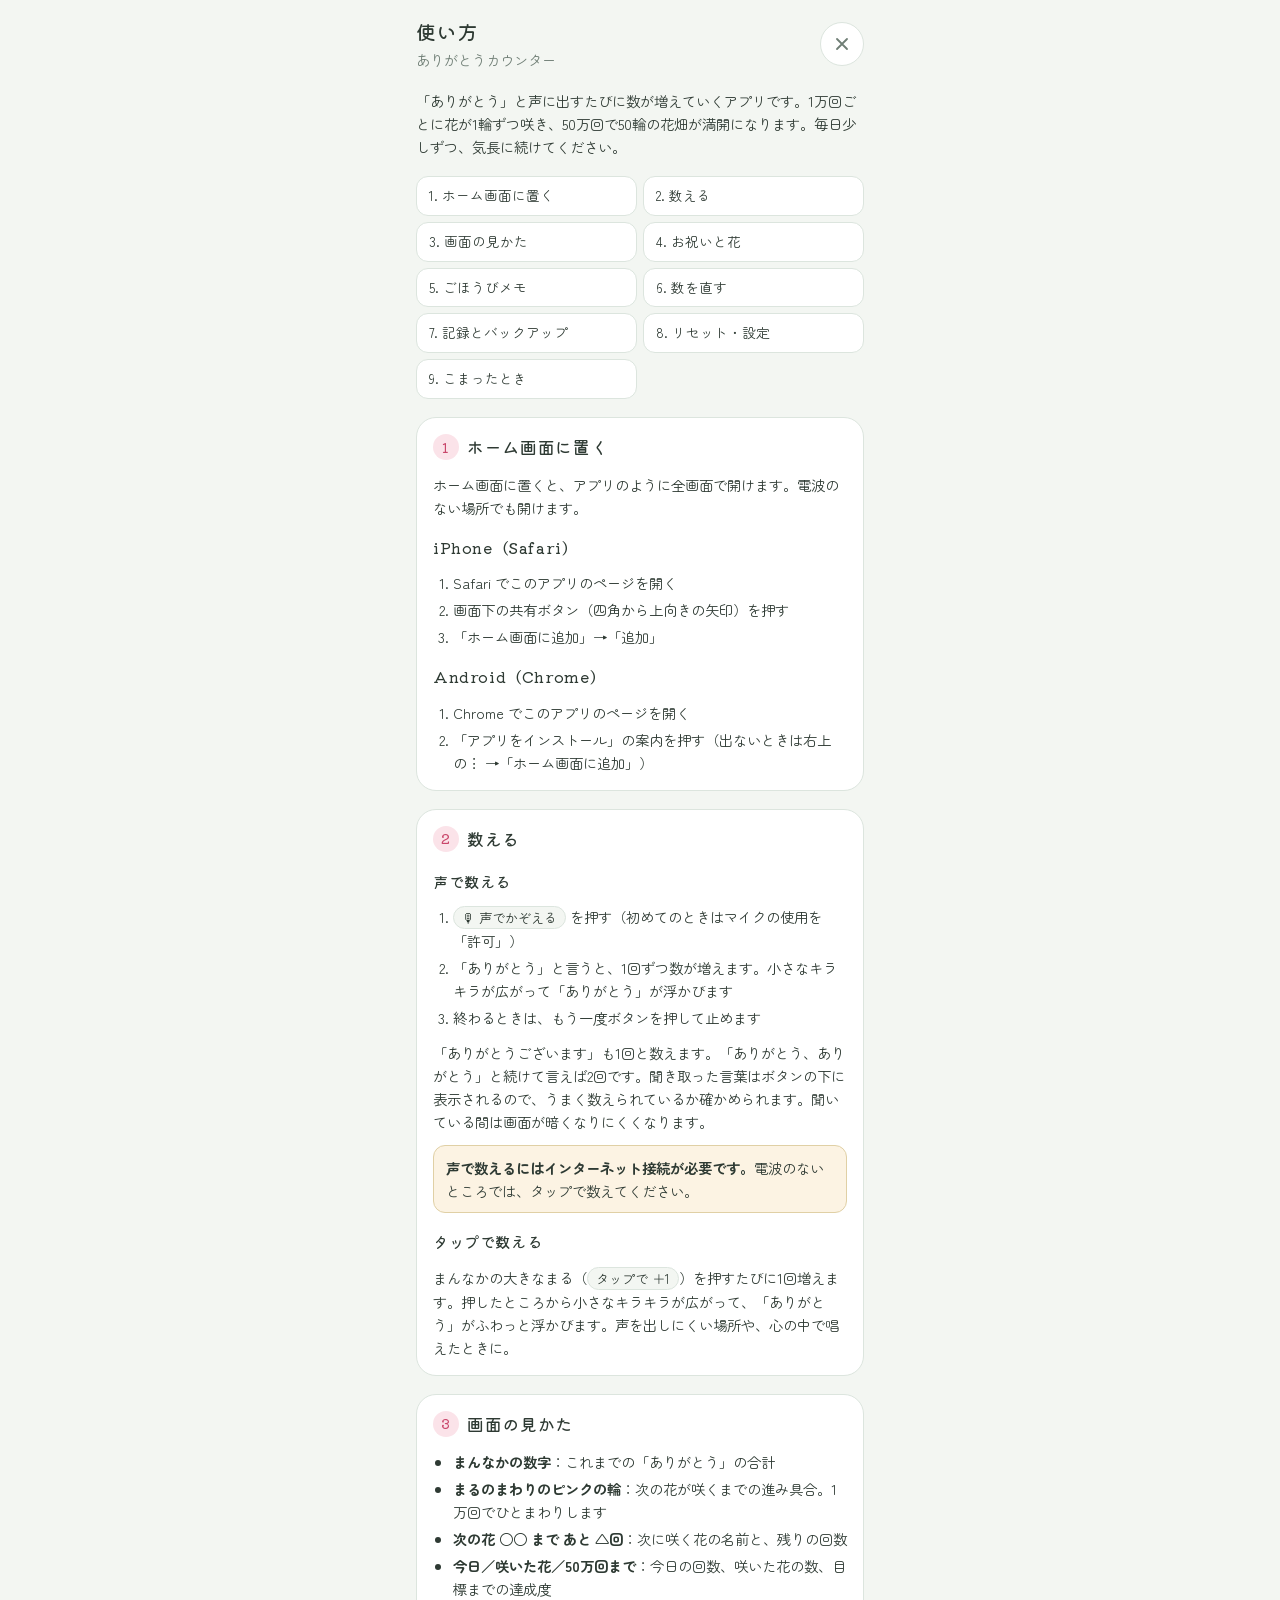
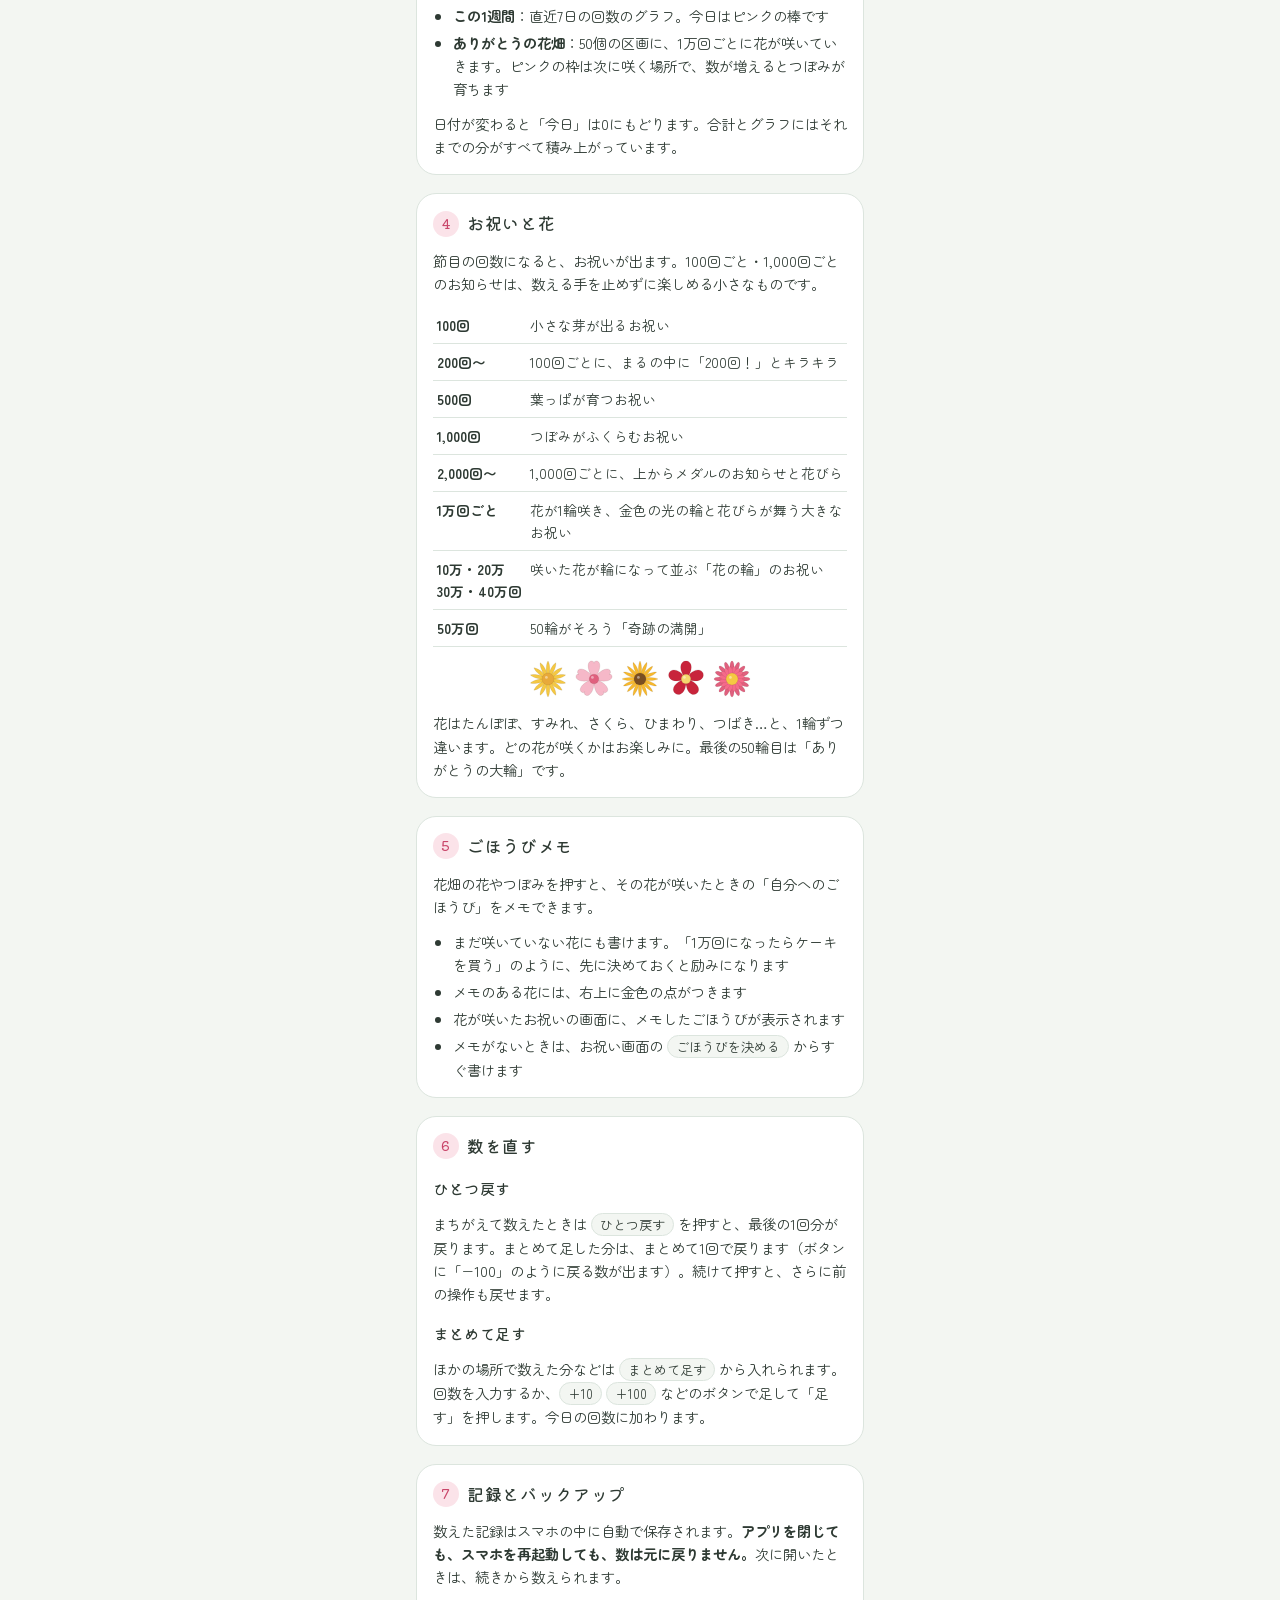
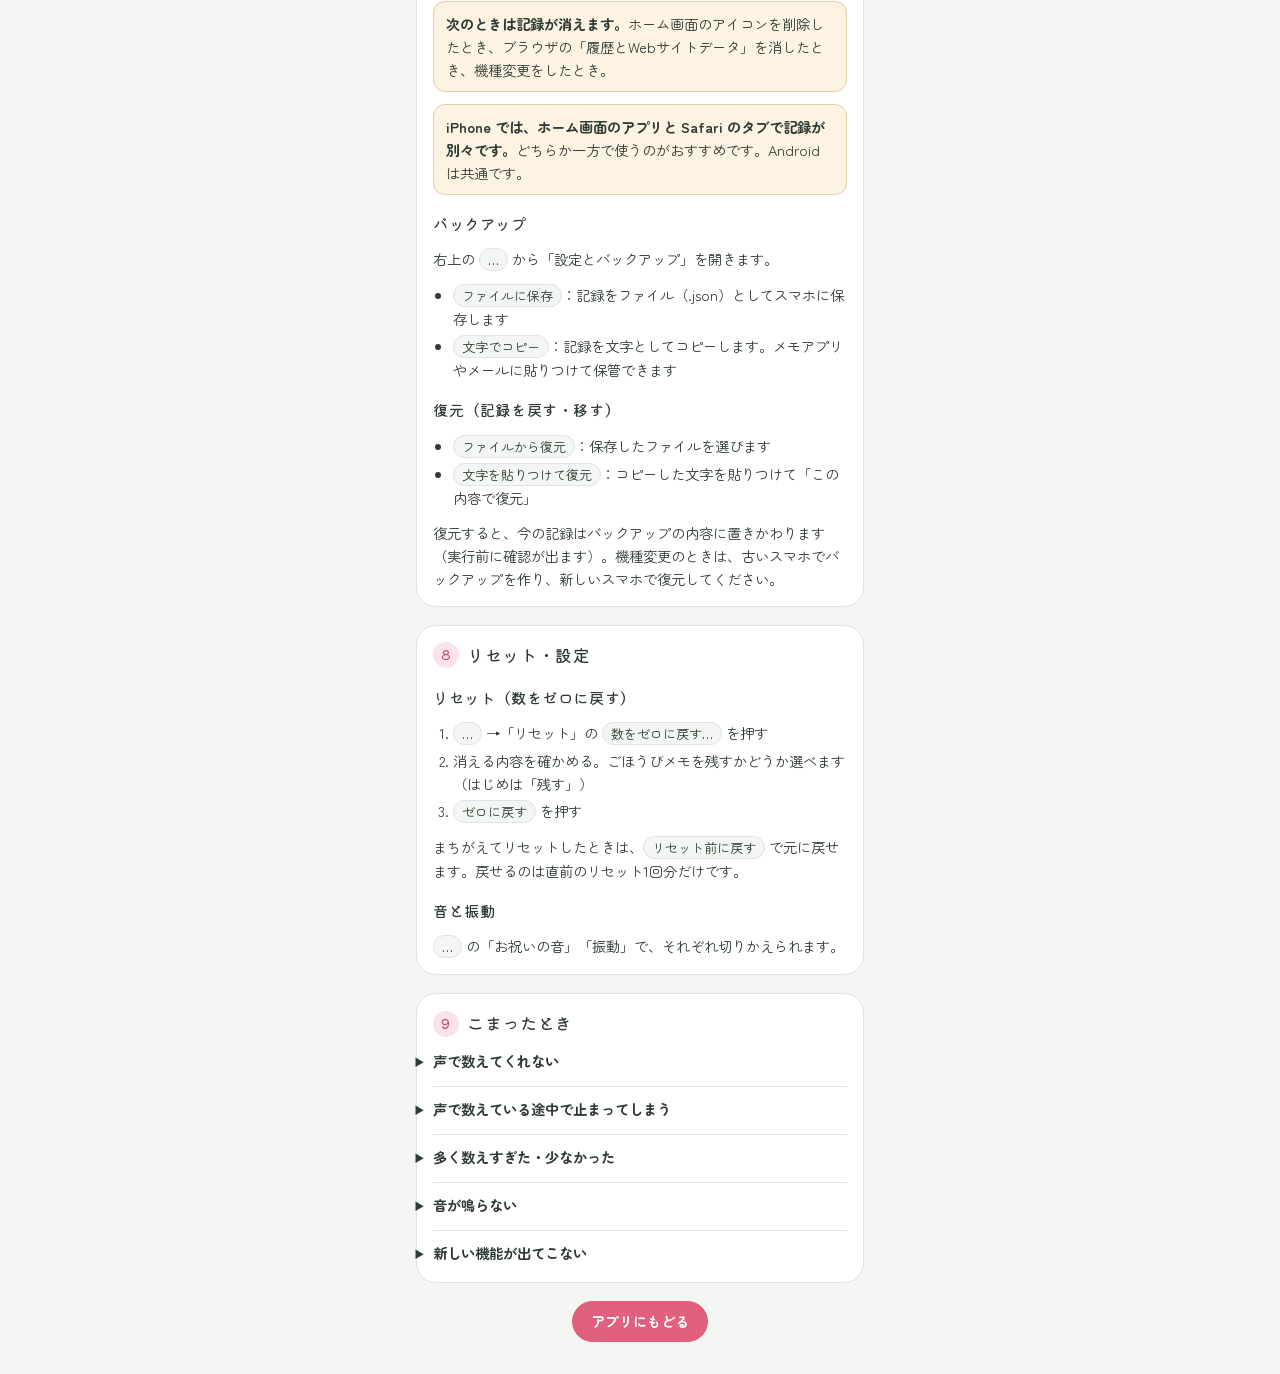
==== commit c946f18b: "節目のお祝いを段階ごとに充実 100回ごとのひとこと、1,000回ごとのメダルのお知らせ、1万回の光の輪、 10万回ごとの花の輪、50万回の奇跡の満開を追加。  Co-Authored-By: Cla" ====
--- a/help.html
+++ b/help.html
@@ -129,15 +129,17 @@
 
   <section class="card" id="celebrate">
     <h2><span class="no">4</span>お祝いと花</h2>
-    <p>節目の回数になると、お祝いが出ます。</p>
+    <p>節目の回数になると、お祝いが出ます。100回ごと・1,000回ごとのお知らせは、数える手を止めずに楽しめる小さなものです。</p>
     <table class="milestones">
       <tbody>
         <tr><th>100回</th><td>小さな芽が出るお祝い</td></tr>
+        <tr><th>200回〜</th><td>100回ごとに、まるの中に「200回！」とキラキラ</td></tr>
         <tr><th>500回</th><td>葉っぱが育つお祝い</td></tr>
         <tr><th>1,000回</th><td>つぼみがふくらむお祝い</td></tr>
-        <tr><th>2,000回〜</th><td>1,000回ごとに「キリ番」のお知らせ</td></tr>
-        <tr><th>1万回ごと</th><td>花が1輪咲いて、花びらが舞う大きなお祝い</td></tr>
-        <tr><th>50万回</th><td>50輪の花畑が満開になるフィナーレ</td></tr>
+        <tr><th>2,000回〜</th><td>1,000回ごとに、上からメダルのお知らせと花びら</td></tr>
+        <tr><th>1万回ごと</th><td>花が1輪咲き、金色の光の輪と花びらが舞う大きなお祝い</td></tr>
+        <tr><th>10万・20万<br>30万・40万回</th><td>咲いた花が輪になって並ぶ「花の輪」のお祝い</td></tr>
+        <tr><th>50万回</th><td>50輪がそろう「奇跡の満開」</td></tr>
       </tbody>
     </table>
     <div class="flowers" id="flowerSamples" aria-hidden="true"></div>
@@ -220,7 +222,7 @@
     </details>
     <details>
       <summary>新しい機能が出てこない</summary>
-      <p>アプリを一度開くと、裏で新しい版が読み込まれます。いったん閉じて、もう一度開いてください。</p>
+      <p>新しい版が出ると、アプリを開いたり戻ってきたりしたときに自動で切り替わり、「最新版になりました」と表示されます。声で数えている最中やメモの入力中は、終わってから切り替わります。それでも変わらないときは、アプリを完全に閉じてから開き直してください。</p>
     </details>
   </section>
 
--- a/styles.css
+++ b/styles.css
@@ -221,25 +221,93 @@
   padding: 16px; background: rgba(20, 30, 25, .55); opacity: 0; transition: opacity .3s ease;
 }
 .celebrate.show { opacity: 1; }
-.celebrate canvas { position: absolute; inset: 0; width: 100%; height: 100%; pointer-events: none; }
+.celebrate[data-level="miracle"] { background: rgba(14, 20, 17, .72); }
+.rain { position: fixed; inset: 0; width: 100%; height: 100%; z-index: 55; pointer-events: none; }
+.celebrate .rain { z-index: 0; }
+.celebrate-card { z-index: 1; }
 .celebrate-card {
-  position: relative; width: min(360px, 100%); background: var(--surface); border-radius: 26px;
+  position: relative; width: min(360px, 100%); max-height: calc(100dvh - 32px); overflow-y: auto;
+  background: var(--surface); border-radius: 26px;
   padding: 26px 22px 20px; text-align: center; display: flex; flex-direction: column; align-items: center; gap: 6px;
   box-shadow: 0 24px 70px rgba(0, 0, 0, .3); animation: rise .55s cubic-bezier(.2, 1.3, .4, 1) both;
 }
-.celebrate[data-level="grand"] .celebrate-card { background: linear-gradient(180deg, var(--accent-soft), var(--surface) 55%); }
+.celebrate[data-level="bouquet"] .celebrate-card,
+.celebrate[data-level="miracle"] .celebrate-card {
+  background: linear-gradient(180deg, color-mix(in srgb, var(--gold) 22%, var(--surface)), var(--surface) 62%);
+  box-shadow: 0 0 0 2px color-mix(in srgb, var(--gold) 55%, transparent), 0 24px 70px rgba(0, 0, 0, .35);
+}
 @keyframes rise { from { transform: translateY(40px) scale(.85); opacity: 0; } }
+.celebrate-art { position: relative; display: grid; place-items: center; }
 .celebrate-art svg { width: 110px; height: 110px; }
 .celebrate[data-level="small"] .celebrate-art svg { width: 84px; height: 84px; }
-.celebrate[data-level="grand"] .celebrate-art svg { width: 150px; height: 150px; }
 .spin { animation: spin 14s linear infinite; }
 @keyframes spin { to { transform: rotate(360deg); } }
+
+/* 1万回：花がぐんと育ち、金色の光の輪 */
+.celebrate[data-level="big"] .celebrate-art svg { width: 130px; height: 130px; }
+.celebrate[data-level="big"] .celebrate-art::before,
+.celebrate[data-level="miracle"] .celebrate-art::before {
+  content: ""; position: absolute; width: 150px; height: 150px; border-radius: 50%;
+  border: 3px solid color-mix(in srgb, var(--gold) 70%, transparent);
+  box-shadow: 0 0 24px 6px color-mix(in srgb, var(--gold) 35%, transparent), inset 0 0 18px 2px color-mix(in srgb, var(--gold) 25%, transparent);
+  animation: halo 2.4s ease-in-out .6s infinite both;
+}
+@keyframes halo { 0%, 100% { transform: scale(.92); opacity: .55; } 50% { transform: scale(1.06); opacity: 1; } }
+.grow { animation: grow 1.1s cubic-bezier(.3, 1.5, .5, 1) both, spin 18s linear 1.1s infinite; }
+@keyframes grow { from { transform: scale(.1) rotate(-120deg); opacity: 0; } }
+
+/* 10万回ごと・50万回：花の輪 */
+.celebrate-art .wreath { width: 230px; height: 230px; overflow: visible; }
+.celebrate[data-level="miracle"] .celebrate-art .wreath { width: 270px; height: 270px; }
+.celebrate[data-level="miracle"] .celebrate-art::before { width: 284px; height: 284px; border-style: dashed; animation: halo 2.4s ease-in-out infinite both, spin 30s linear infinite; }
+.wreath .wf { transform-box: fill-box; transform-origin: center; animation: wfIn .55s cubic-bezier(.3, 1.6, .5, 1) both; }
+@keyframes wfIn { from { transform: scale(0) rotate(-90deg); opacity: 0; } }
+.wreath-label { font-family: var(--display); font-size: 40px; fill: var(--accent); }
+.celebrate[data-level="miracle"] .wreath-label { font-size: 46px; animation: fadeUp 1s 2.6s both; }
+.celebrate[data-level="miracle"] .celebrate-title,
+.celebrate[data-level="miracle"] .celebrate-msg,
+.celebrate[data-level="miracle"] .kicker { animation: fadeUp .9s 1.2s both; }
+@keyframes fadeUp { from { opacity: 0; transform: translateY(10px); } }
+.celebrate[data-level="bouquet"] .kicker,
+.celebrate[data-level="miracle"] .kicker { color: color-mix(in srgb, var(--gold) 70%, var(--fg)); font-weight: 700; }
+
 .kicker { margin: 4px 0 0; font-size: .8rem; color: var(--muted); letter-spacing: .1em; }
 .celebrate-title { margin: 0; font-family: var(--display); font-size: 1.45rem; color: var(--accent); line-height: 1.35; text-wrap: balance; }
+.celebrate[data-level="miracle"] .celebrate-title { font-size: 1.7rem; }
 .celebrate-msg { margin: 0; font-size: .92rem; text-wrap: pretty; }
 .celebrate-reward {
   margin: 6px 0 0; width: 100%; background: var(--accent-soft); border-radius: 12px;
   padding: 8px 12px; font-size: .9rem; overflow-wrap: anywhere;
+}
+
+/* 花畑で、咲いたばかりの花が光る */
+.plot.glow { animation: glow 1.2s ease-in-out 4; }
+@keyframes glow { 50% { box-shadow: 0 0 0 2px var(--gold), 0 0 14px 4px color-mix(in srgb, var(--gold) 60%, transparent); } }
+
+/* 1,000回ごとのお知らせ */
+.banner {
+  position: fixed; left: 50%; top: max(12px, env(safe-area-inset-top)); z-index: 58; pointer-events: none;
+  width: min(360px, calc(100vw - 32px)); display: flex; align-items: center; gap: 12px;
+  padding: 12px 16px; border-radius: 18px; background: var(--surface);
+  border: 1.5px solid color-mix(in srgb, var(--gold) 60%, var(--line)); box-shadow: var(--shadow);
+  translate: -50% calc(-100% - 24px); transition: translate .45s cubic-bezier(.2, 1.3, .4, 1);
+}
+.banner.show { translate: -50% 0; }
+.banner-art svg { width: 44px; height: 44px; display: block; }
+.banner-title { margin: 0; font-family: var(--display); font-size: 1.1rem; color: var(--accent); }
+.banner-msg { margin: 0; font-size: .82rem; color: var(--muted); }
+
+/* 100回ごとのひとこと */
+.cheer {
+  position: absolute; left: 50%; top: 74%; translate: -50% 0; pointer-events: none; white-space: nowrap;
+  font-family: var(--display); font-size: 1rem; color: #7A5A12; background: #FCE9A8;
+  padding: 3px 14px; border-radius: 999px; animation: cheer 1.6s ease-out both;
+}
+@keyframes cheer {
+  0% { transform: scale(.4); opacity: 0; }
+  20% { transform: scale(1.12); opacity: 1; }
+  30%, 75% { transform: scale(1); opacity: 1; }
+  100% { transform: translateY(-24px); opacity: 0; }
 }
 
 /* トースト */
